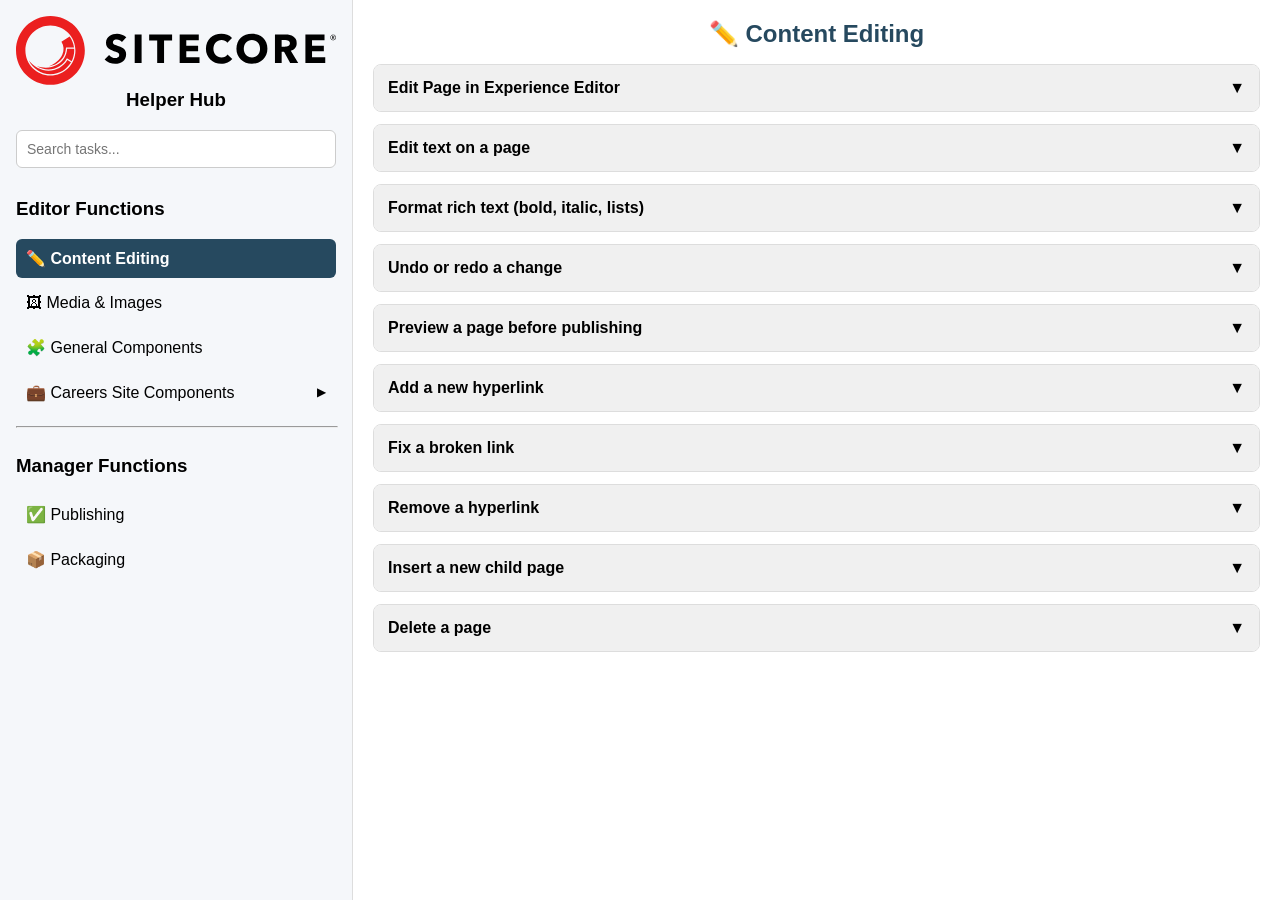
==== index.html @ 696e1003 "Add files via upload" ====
<!DOCTYPE html>
<html lang="en">
    <head>
        <meta charset="UTF-8" />
        <meta name="viewport" content="width=device-width, initial-scale=1.0"/>
        <title>Experience Editor Help Hub</title>
        <link rel="icon" href="unum_favicon.ico" type="image/x-icon" />

        <style>
            body {
                font-family: Arial, sans-serif;
                margin: 0;
                display: flex;
                height: 100vh;
            }

            /* Sidebar */
            .sidebar {
                width: 320px;
                flex: 0 0 320px;
                background: #f5f7fa;
                padding: 16px;
                border-right: 1px solid #ddd;
                display: flex;
                flex-direction: column;
                overflow-y: auto;
                overflow-x: hidden;
            }

            .sidebar svg {
                width: 100%;
                height: auto;
                flex-shrink: 0;
            }

            .search-wrapper {
                position: relative;
                margin-bottom: 12px;
            }

            input {
                padding: 10px;
                padding-right: 32px;
                border-radius: 6px;
                border: 1px solid #ccc;
                font-size: 14px;
                width: 100%;
                box-sizing: border-box;
            }

            .search-clear {
                position: absolute;
                right: 8px;
                top: 50%;
                transform: translateY(-50%);
                background: none;
                border: none;
                cursor: pointer;
                font-size: 32px;
                color: #999;
                line-height: 1;
                padding: 0;
                display: none;
            }

            .search-clear:hover {
                color: #333;
            }

            .tab {
                padding: 10px;
                cursor: pointer;
                border-radius: 6px;
                margin-bottom: 6px;
                overflow-wrap: anywhere;
            }

            .tab.active {
                background: #26495f;
                color: white;
                font-weight: bold;
            }

            .menu-group.open .submenu {
                display: block;
            }

            .menu-group.open .submenu-arrow {
                transform: rotate(90deg);
            }

            .tab.has-submenu {
                display: flex;
                justify-content: space-between;
                align-items: center;
            }

            .submenu-arrow {
                font-size: 12px;
                transition: transform 0.2s ease;
            }

            .submenu {
                display: none;
                margin: -2px 0 8px 14px;
                padding-left: 10px;
                border-left: 2px solid #d6dde5;
            }

            .submenu-heading{
                display: block;
                margin: 7px 0;
            }

            .subtab {
                padding: 7px 10px;
                cursor: pointer;
                border-radius: 5px;
                color: #333;
                font-size: 13px;
                margin-bottom: 3px;
                overflow-wrap: anywhere;
            }

            .subtab:hover {
                background: #e8edf2;
            }

            .subtab.active {
                background: #d9e6ef;
                color: #26495f;
                font-weight: bold;
            }

            /* Content */
            .content {
                flex: 1;
                padding: 20px;
                overflow-y: auto;
            }

            .task {
                border: 1px solid #ddd;
                border-radius: 8px;
                margin-bottom: 12px;
                overflow: hidden;
            }

            .task-header {
                padding: 14px;
                font-weight: bold;
                cursor: pointer;
                background: #f0f0f0;
                display: flex;
                justify-content: space-between;
                align-items: center;
            }

            .task-body {
                display: none;
                padding: 14px;
                background: white;
            }

            .task.open .task-body {
                display: block;
            }

            .category-label {
                font-size: 12px;
                color: #666;
                margin-left: 10px;
            }

            mark {
                background: #ffe58a;
                padding: 0;
            }

            .no-results {
                font-size: 16px;
                color: #777;
            }

            .info-page {
                line-height: 1.5;
            }

            .info-page h2 {
                margin-top: 0;
                color: #26495f;
            }

            .info-page-section {
                border: 1px solid #ddd;
                border-radius: 8px;
                background: #fff;
                padding: 16px;
                margin-bottom: 12px;
            }

            .info-page-section h3 {
                margin-top: 0;
            }

            .content-title {
                margin-top: 0;
                margin-bottom: 16px;
                color: #26495f;
                text-align: center;
            }

            .hamburger{
                display: none;
            }

            @media(max-width: 768px){
                .sidebar {
                    position: absolute;
                    z-index: 999;
                    width: calc(100% - 32px);
                    left: -100%;
                    height: calc(100vh - 132px);
                    transition: .5s left;
                    top: 100px;
                }

                .navigation-background {
                    position: fixed;
                    background: #f5f7fa;
                    z-index: 1;
                    width: 100%;
                    left: 0;
                    top: 0;
                    height: 25vw;
                }

                .hamburger {
                    display: block;
                    position: fixed;
                    top: 10px;
                    right: 10px;
                    color: black;
                    font-size: 2rem;
                    padding: 5px;
                    background-color: #f5f7fa;
                    z-index: 9999;
                }

                .open{
                    left: 0;
                    transition: .5s left;
                }

                #sitecoreLogo{
                    position: fixed;
                    left: 10px;
                    top: 10px;
                    width: 80vw;
                }

                #titleHeadline{
                    position: fixed;
                    width: 100%;
                    top: 15vw;
                    left: 0;
                }

                .content{
                    padding-top: calc(25vw + 12px);
                }

                #closeIcon{
                    font-size: 3rem;
                    line-height: 1;
                }
            }
        </style>
    </head>

    <body>
        <div class="sidebar" id="sidebar">
            <div class="navigation-background">
                <div class="hamburger" id="hamburger"><span id="hamburgerIcon">&#9776;</span><span id="closeIcon" style="display: none;">&times;</span></div>
                <svg id="sitecoreLogo" xmlns="http://www.w3.org/2000/svg" data-name="Layer 2" viewBox="0 0 463.18 99.63"><g data-name="Layer 1"><path d="M46.99 79.13c-10.86-.03-21.05-5.41-28.31-14.66 5.51 11.67 17.4 19.77 31.14 19.77 12.74 0 23.88-6.96 29.83-17.28l-5.3-3.36c-5.9 9.74-16.02 15.52-27.26 15.52h-.1ZM72.3 45.54h11.66c-.74-5.9-2.97-11.34-6.31-15.93l-11.93 7.66c3.63 5.69 4.1 12 1.34 18.3-3.26 7.46-10.96 14-19.58 17.11 3.9-.5 7.66-1.68 11.08-3.58 8.43-4.69 13.29-12.75 13.71-22.7l.04-.86Zm11.94 4.28c0-.84-.04-1.66-.1-2.48H74.01c-.68 10.06-5.96 18.53-14.58 23.33-4.92 2.74-10.52 4.1-16.23 4.1-4.43 0-8.93-.82-13.24-2.45 5.18 3.23 11.01 5 17.04 5.02h.09c10.9 0 20.67-5.76 26.18-15.43l.47-.82 6.78 4.3c2.38-4.68 3.73-9.97 3.73-15.57m1.8 0c0 20-16.22 36.22-36.22 36.22S13.59 69.82 13.59 49.81s16.22-36.22 36.22-36.22 36.22 16.22 36.22 36.22m13.59 0C99.63 22.3 77.32 0 49.81 0S0 22.3 0 49.81s22.3 49.81 49.81 49.81 49.81-22.3 49.81-49.81" style="fill:#eb1f1f" /><path d="M447.64 68.04v-8.49H428.5V51h17.1v-7.97h-17.1v-7.79h18.09v-8.38h-27.68v41.18zm-51.85-26c-.45.66-1.02 1.16-1.72 1.51s-1.48.59-2.34.73-1.7.2-2.51.2h-4.73v-9.6h5.32q1.11 0 2.31.18c.8.12 1.52.34 2.16.67s1.17.8 1.58 1.4.61 1.39.61 2.36c0 1.05-.23 1.9-.67 2.56m12.71 26-10.76-17.62c2.68-.81 4.77-2.17 6.28-4.07s2.27-4.25 2.27-7.04c0-2.36-.45-4.34-1.34-5.93s-2.08-2.87-3.58-3.84c-1.49-.97-3.18-1.66-5.06-2.06-1.88-.41-3.81-.61-5.79-.61h-15.7v41.18h9.71V51.72h3.39l8.94 16.34h11.63Zm-56.12-15.62c-.58 1.57-1.4 2.92-2.44 4.04a11.5 11.5 0 0 1-3.72 2.65q-2.145.96-4.77.96c-2.625 0-3.34-.32-4.77-.96s-2.67-1.52-3.69-2.65c-1.03-1.12-1.83-2.47-2.41-4.04s-.87-3.29-.87-5.15.28-3.45.84-5 1.37-2.88 2.41-3.98c1.05-1.11 2.29-1.98 3.72-2.62s3.03-.96 4.77-.96 3.34.32 4.8.96c1.45.64 2.69 1.51 3.72 2.62 1.03 1.1 1.83 2.43 2.41 3.98s.87 3.22.87 5-.29 3.58-.87 5.15m9.83-14.07c-1.12-2.66-2.68-4.91-4.68-6.78s-4.37-3.29-7.12-4.3-5.74-1.51-8.96-1.51-6.19.5-8.93 1.51c-2.73 1.01-5.1 2.44-7.1 4.3q-3 2.79-4.68 6.78c-1.12 2.66-1.69 5.63-1.69 8.93s.56 6.23 1.69 8.93c1.12 2.7 2.68 5 4.68 6.92s4.36 3.4 7.1 4.45c2.73 1.05 5.71 1.57 8.93 1.57s6.2-.52 8.96-1.57c2.75-1.05 5.13-2.53 7.12-4.45 2-1.92 3.56-4.22 4.68-6.92 1.12-2.69 1.69-5.67 1.69-8.93s-.56-6.27-1.69-8.93m-49.15 23.99-6.92-6.51c-.89 1.24-2.07 2.25-3.55 3.02-1.47.78-3.2 1.16-5.18 1.16q-2.565 0-4.71-.93c-1.43-.62-2.67-1.48-3.69-2.59-1.03-1.11-1.83-2.43-2.41-3.98s-.87-3.26-.87-5.12.29-3.5.87-5.03 1.39-2.86 2.44-3.98a11.4 11.4 0 0 1 3.75-2.65q2.175-.96 4.8-.96 2.385 0 4.65.93t3.66 2.85l6.75-6.75c-1.74-1.98-4.02-3.48-6.83-4.51a24.8 24.8 0 0 0-8.58-1.54c-3.14 0-6.07.5-8.78 1.51s-5.08 2.45-7.1 4.33-3.6 4.16-4.74 6.83-1.72 5.66-1.72 8.96.56 6.17 1.69 8.84c1.12 2.68 2.67 4.97 4.65 6.89s4.31 3.4 7.01 4.45c2.69 1.05 5.63 1.57 8.81 1.57 3.49 0 6.57-.61 9.25-1.83s4.92-2.88 6.75-4.97m-47.46 5.7v-8.49h-19.13V51h17.1v-7.97h-17.1v-7.79h18.09v-8.38h-27.68v41.18h28.73Zm-39.67-32.69v-8.49h-33.21v8.49h11.63v32.69h9.95V35.35zm-44.14-8.49h-10v41.18h10zm-22.1 4.01c-1.82-1.67-3.95-2.93-6.37-3.78s-4.8-1.28-7.12-1.28c-1.94 0-3.86.24-5.76.73s-3.61 1.25-5.12 2.3a12.4 12.4 0 0 0-3.67 4.01c-.93 1.63-1.39 3.59-1.39 5.87q0 2.79.9 4.74c.6 1.3 1.4 2.4 2.38 3.31.99.91 2.11 1.66 3.37 2.24s2.55 1.09 3.87 1.51c1.36.43 2.57.83 3.63 1.19 1.07.37 1.96.78 2.68 1.22.72.45 1.27.94 1.66 1.48s.58 1.2.58 1.98c0 .81-.15 1.51-.46 2.09s-.73 1.05-1.25 1.4-1.13.6-1.83.76-1.42.23-2.15.23c-1.63 0-3.27-.42-4.92-1.25s-2.98-1.87-3.98-3.11l-6.51 6.63c1.82 1.9 4.11 3.37 6.86 4.39 2.75 1.03 5.6 1.54 8.55 1.54 2.01 0 3.97-.27 5.87-.81s3.59-1.38 5.06-2.5 2.65-2.55 3.52-4.27c.87-1.73 1.31-3.77 1.31-6.14 0-2.06-.41-3.77-1.22-5.15s-1.84-2.53-3.08-3.46-2.62-1.68-4.13-2.24-2.97-1.08-4.36-1.54c-.97-.31-1.84-.61-2.62-.9q-1.17-.435-2.01-.96c-.56-.35-.99-.76-1.28-1.22-.29-.47-.44-1.05-.44-1.75 0-.81.18-1.48.55-2.01.37-.52.82-.95 1.37-1.28.54-.33 1.15-.55 1.83-.67s1.35-.17 2.01-.17c1.28 0 2.61.32 3.98.96 1.38.64 2.49 1.5 3.34 2.59l6.34-6.69ZM458.33 30.74v-1.31h.75c.21 0 .42.04.62.12s.3.25.3.5c0 .28-.11.46-.32.55s-.44.14-.68.14h-.66Zm-.82 2.58h.82V31.4h.59l1.07 1.92h1l-1.23-2.01c.32-.07.58-.21.77-.42s.29-.48.29-.82c0-.25-.05-.46-.14-.63-.1-.17-.22-.3-.39-.41-.16-.11-.34-.19-.55-.23-.2-.05-.41-.07-.63-.07h-1.61v4.58Zm-1.58-3.62c.18-.42.42-.78.73-1.09s.67-.56 1.09-.73c.42-.18.86-.27 1.34-.27s.92.09 1.34.27.78.42 1.09.73.55.67.73 1.09.27.87.27 1.34-.09.91-.27 1.32c-.18.42-.42.79-.73 1.1-.31.32-.67.56-1.09.74s-.86.27-1.34.27-.92-.09-1.34-.27-.78-.43-1.09-.74c-.31-.32-.55-.68-.73-1.1q-.27-.63-.27-1.32c0-.69.09-.93.27-1.34m-.59 2.92c.21.49.51.92.88 1.28s.8.65 1.3.86c.49.21 1.02.31 1.58.31s1.09-.1 1.58-.31.93-.49 1.3-.86c.37-.36.66-.79.88-1.28.21-.49.32-1.01.32-1.57s-.11-1.09-.32-1.58c-.21-.5-.51-.93-.88-1.29s-.8-.65-1.3-.87c-.49-.22-1.02-.32-1.58-.32s-1.09.11-1.58.32c-.5.21-.93.5-1.3.87s-.66.79-.88 1.29-.32 1.02-.32 1.58.11 1.09.32 1.57" /></g></svg>
                <h3 id="titleHeadline" style="margin-top: 0; text-align: center;">Helper Hub</h3>
            </div>
            <div class="search-wrapper">
                <input type="text" id="search" placeholder="Search tasks..." />
                <button class="search-clear" id="search-clear" aria-label="Clear search">&times;</button>
            </div>
            <h3>Editor Functions</h3>
            <div class="tab active" data-tab="content">✏️ Content Editing</div>
            <div class="tab" data-tab="media">🖼 Media & Images</div>
            <div class="tab" data-tab="components">🧩 General Components</div>
            <div class="menu-group" data-menu-group="careers">
                <div class="tab has-submenu" data-tab="careers">
                    <span>💼 Careers Site Components</span>
                    <span class="submenu-arrow">▶</span>
                </div>
                <div class="submenu">
                    <span class="submenu-heading"><strong>Job Categories Page</strong></span>
                    <div class="subtab" data-tab="careers" data-component="why-unum">Why Unum Component</div>
                    <div class="subtab" data-tab="careers" data-component="roles">Roles Component</div>
                    <div class="subtab" data-tab="careers" data-component="testimonials">Testimonials Component</div>
                    <div class="subtab" data-tab="careers" data-component="news">News Widget Component</div>
                    <div class="subtab" data-tab="careers" data-component="video">Video Component</div>
                    <div class="subtab" data-tab="careers" data-component="award">Award Callout Component</div>
                    <div class="subtab" data-tab="careers" data-component="job-postings">Job Postings Component</div>
                    <span class="submenu-heading"><strong>Locations Page</strong></span>
                    <div class="subtab" data-tab="careers" data-component="intro">Intro Component</div>
                    <div class="subtab" data-tab="careers" data-component="local-award">Award Callout Component</div>
                    <div class="subtab" data-tab="careers" data-component="local-resources">Local Resources Component</div>
                    <div class="subtab" data-tab="careers" data-component="local-community">Local Community Component</div>
                    <div class="subtab" data-tab="careers" data-component="local-news">News Widget Component</div>
                    <div class="subtab" data-tab="careers" data-component="campus-video">Campus Video Component</div>
                    <div class="subtab" data-tab="careers" data-component="local-job-postings">Job Postings Component</div>
                </div>
            </div>
            <hr style="width: 100%;" />
            <h3>Manager Functions</h3>
            <div class="tab" data-tab="publish">✅ Publishing</div>
            <div class="tab" data-tab="packaging">📦 Packaging</div>
        </div>

        <div class="content" id="content"></div>

        <script>
            const data = [

                /* ── Content Editing ── */
                {
                    tab: "content",
                    title: "Edit Page in Experience Editor",
                    body: `
                        <ol>
                            <li>From the main screen, click on <strong>Content Editor</strong></li>
                            <li>Navigate to the page you want to edit in the content tree on the left</li>
                            <li>Click the <strong>Publish</strong> tab near the top of the page</li>
                            <li>Click <strong>Experience Editor</strong></li>
                        </ol>
                    `
                },
                {
                    tab: "content",
                    title: "Edit text on a page",
                    body: `
                        <ol>
                            <li>Open Experience Editor</li>
                            <li>Click directly on the text field you want to edit</li>
                            <li>Make your updates using the inline toolbar</li>
                            <li>Click <strong>Save</strong> then <strong>Publish</strong></li>
                        </ol>
                    `
                },
                {
                    tab: "content",
                    title: "Format rich text (bold, italic, lists)",
                    body: `
                        <ol>
                            <li>Click the rich text field to enter edit mode</li>
                            <li>Highlight the text you want to format</li>
                            <li>Use the toolbar that appears: <strong>B</strong> (bold), <em>I</em> (italic), U (underline), or the list icons for bullet/numbered lists</li>
                            <li>For additional options (headings, tables, special characters), click the expand icon on the right of the toolbar to open the full rich text editor</li>
                            <li>Save and publish when done</li>
                        </ol>
                    `
                },
                {
                    tab: "content",
                    title: "Undo or redo a change",
                    body: `
                        <ol>
                            <li>While editing a field, press <strong>Ctrl+Z</strong> to undo the last change</li>
                            <li>Press <strong>Ctrl+Y</strong> (or <strong>Ctrl+Shift+Z</strong>) to redo</li>
                            <li>You can also use the undo/redo arrow buttons in the rich text toolbar</li>
                        </ol>
                        <p><strong>Note:</strong> Undo only applies within the current editing session and cannot be used after saving.</p>
                    `
                },
                {
                    tab: "content",
                    title: "Preview a page before publishing",
                    body: `
                        <ol>
                            <li>In the Experience Editor ribbon, click the <strong>View</strong> tab</li>
                            <li>Click <strong>Preview</strong></li>
                            <li>The page will open in a preview mode showing how it will appear to visitors</li>
                            <li>To return to editing, close the preview tab or click <strong>Edit</strong> in the ribbon</li>
                        </ol>
                    `
                },
                {
                    tab: "content",
                    title: "Add a new hyperlink",
                    body: `
                        <ol>
                            <li>Highlight the text you want to link</li>
                            <li>For an <strong>external link</strong>, click the globe icon in the toolbar, paste the URL, and select a target window</li>
                            <li>For an <strong>internal link</strong>, click the link icon and select the target item from the content tree</li>
                            <li>Click <strong>Insert</strong></li>
                            <li>Save and publish</li>
                        </ol>
                    `
                },
                {
                    tab: "content",
                    title: "Fix a broken link",
                    body: `
                        <ol>
                            <li>Click on the broken link text to position your cursor within it</li>
                            <li>Click the link icon in the toolbar</li>
                            <li>Update the URL or reselect the target item from the content tree</li>
                            <li>Click <strong>Insert</strong></li>
                            <li>Save and publish</li>
                        </ol>
                    `
                },
                {
                    tab: "content",
                    title: "Remove a hyperlink",
                    body: `
                        <ol>
                            <li>Click on the linked text to position your cursor within it</li>
                            <li>Click the <strong>Remove Link</strong> icon (broken chain) in the toolbar</li>
                            <li>The text will remain but the hyperlink will be removed</li>
                            <li>Save and publish</li>
                        </ol>
                    `
                },
                {
                    tab: "content",
                    title: "Insert a new child page",
                    body: `
                        <ol>
                            <li>In the Experience Editor ribbon, click the <strong>Home</strong> tab</li>
                            <li>Click <strong>Insert Page</strong> (or the Insert button in the ribbon)</li>
                            <li>Select an appropriate page template from the list</li>
                            <li>Enter a name for the new page</li>
                            <li>Click <strong>Insert</strong></li>
                            <li>The new page will open in Experience Editor ready to be edited</li>
                        </ol>
                    `
                },
                {
                    tab: "content",
                    title: "Delete a page",
                    body: `
                        <ol>
                            <li>Open <strong>Content Editor</strong></li>
                            <li>Navigate to the page item in the content tree</li>
                            <li>Right-click the item and select <strong>Delete</strong></li>
                            <li>Confirm the deletion in the dialog</li>
                            <li>Publish the parent item to reflect the removal on the live site</li>
                        </ol>
                        <p><strong>Warning:</strong> Deletion is permanent unless a backup or recycle bin is configured. Confirm with your team before deleting.</p>
                    `
                },

                /* ── Media & Images ── */
                {
                    tab: "media",
                    title: "Update an image",
                    body: `
                        <ol>
                            <li>Click the image in Experience Editor</li>
                            <li>Select <strong>Change Media</strong> from the component toolbar</li>
                            <li>Upload or choose a replacement image from the Media Library</li>
                            <li>Update the alt text for accessibility</li>
                            <li>Save and publish</li>
                        </ol>
                    `
                },
                {
                    tab: "media",
                    title: "Upload a new image to the Media Library",
                    body: `
                        <ol>
                            <li>Open <strong>Content Editor</strong></li>
                            <li>In the content tree, expand the <strong>Media Library</strong> node</li>
                            <li>Navigate to or create the folder where the image should be stored</li>
                            <li>Click <strong>Upload Files</strong> in the ribbon (or right-click the folder and select Upload)</li>
                            <li>Select the image file(s) from your computer</li>
                            <li>Fill in the <strong>Alt Text</strong> and any other required fields</li>
                            <li>Click <strong>Upload</strong></li>
                        </ol>
                    `
                },
                {
                    tab: "media",
                    title: "Remove an image from a page",
                    body: `
                        <ol>
                            <li>Click the image in Experience Editor to select it</li>
                            <li>In the component toolbar that appears, click <strong>Clear</strong> or the remove (X) button</li>
                            <li>If the image is inside a rich text field, click the image and press <strong>Delete</strong> on your keyboard</li>
                            <li>Save and publish</li>
                        </ol>
                        <p><strong>Note:</strong> This removes the image from the page only. The file remains in the Media Library.</p>
                    `
                },
                {
                    tab: "media",
                    title: "Insert an image into a Rich Text field",
                    body: `
                        <ol>
                            <li>Click the rich text field to enter edit mode</li>
                            <li>Click the expand icon to open the <strong>full rich text editor</strong></li>
                            <li>Position your cursor where you want the image</li>
                            <li>Click the <strong>Insert Image</strong> icon in the editor toolbar</li>
                            <li>Browse the Media Library or upload a new image</li>
                            <li>Set the <strong>alt text</strong> for accessibility</li>
                            <li>Click <strong>Insert</strong>, then accept and save</li>
                        </ol>
                    `
                },
                {
                    tab: "media",
                    title: "Edit image properties (alt text, dimensions)",
                    body: `
                        <ol>
                            <li>Click the image in Experience Editor to select it</li>
                            <li>Click <strong>Properties</strong> or the edit icon in the component toolbar</li>
                            <li>Update the <strong>Alt Text</strong> field for accessibility compliance</li>
                            <li>Adjust <strong>Width</strong> or <strong>Height</strong> if needed (maintain aspect ratio to avoid distortion)</li>
                            <li>Click <strong>Accept</strong></li>
                            <li>Save and publish</li>
                        </ol>
                    `
                },

                /* ── Components ── */
                {
                    tab: "components",
                    title: "Add a new component",
                    body: `
                        <ol>
                            <li>Click HOME in the Experience Editor ribbon</li>
                            <li>Under the New section, click <strong>Component</strong></li>
                            <li>Click <strong>Add Here</strong> where you would like to place the new component</li>
                            <li>Select a component from the list</li>
                            <li>Configure the component fields in the dialog that appears</li>
                            <li>Click <strong>OK</strong> and save changes</li>
                        </ol>
                    `
                },
                {
                    tab: "components",
                    title: "Move or reorder a component",
                    body: `
                        <ol>
                            <li>Click the component to reveal the component toolbar</li>
                            <li>Click the <strong>Move</strong> button to open the move dialog</li>
                            <li>Click <strong>Move here</strong> on the desired placeholder or position</li>
                            <li>Alternatively, use the drag handle (if available) to drag the component to a new position within the same placeholder</li>
                            <li>Save and publish</li>
                        </ol>
                    `
                },
                {
                    tab: "components",
                    title: "Remove a component",
                    body: `
                        <ol>
                            <li>Click on the component to reveal the component toolbar</li>
                            <li>Click on the red <strong>(X)</strong> icon</li>
                            <li>Confirm the removal when prompted</li>
                            <li>Save and publish</li>
                        </ol>
                        <p><strong>Note:</strong> Removing a component from a page does not delete its datasource item. The content item in the tree is unaffected.</p>
                    `
                },
                {
                    tab: "components",
                    title: "Edit a component's datasource",
                    body: `
                        <ol>
                            <li>Click on the component to reveal the component toolbar</li>
                            <li>Click <strong>More</strong> then <strong>Edit Component Properties</strong></li>
                            <li>In the dialog, update the <strong>Data Source</strong> field to point to a different content item, or click <strong>Edit the related item</strong> to open the current datasource for editing</li>
                            <li>Save the datasource item changes</li>
                            <li>Publish the page</li>
                        </ol>
                    `
                },
                {
                    tab: "components",
                    title: "Modify component options",
                    body: `
                        <ol>
                            <li>Click on the component to reveal the component toolbar</li>
                            <li>Click <strong>More</strong> then <strong>Edit Component Properties</strong></li>
                            <li>Update any available options (e.g., layout, style, visibility)</li>
                            <li>Click <strong>OK</strong></li>
                            <li>Save and publish</li>
                        </ol>
                    `
                },

                /* ── Careers Site Tasks ── */
                {
                    tab: "careers",
                    title: "Careers site editing overview",
                    body: `
                        <ol>
                            <li>Open the Careers page you need to edit in Experience Editor</li>
                            <li>Review the page layout and identify which component needs to be updated</li>
                            <li>Use the submenu under <strong>Careers Site Tasks</strong> to select component-specific instructions</li>
                            <li>Make all content, media, link, and accessibility updates</li>
                            <li>Save, preview, and publish the page when ready</li>
                        </ol>
                    `
                },
                {
                    tab: "careers",
                    title: "Careers accessibility checklist",
                    body: `
                        <ol>
                            <li>Confirm every image has meaningful alt text, or empty alt text if decorative</li>
                            <li>Make sure CTA labels are descriptive and do not rely only on text like "Click here"</li>
                            <li>Verify heading levels are logical and do not skip levels unnecessarily</li>
                            <li>Check that links open in the expected target window</li>
                            <li>Preview the page before publishing</li>
                        </ol>
                    `
                },
                {
                    tab: "careers",
                    title: "Careers page pre-publish review",
                    body: `
                        <ol>
                            <li>Confirm all visible content has been reviewed and approved</li>
                            <li>Check that all CTAs point to the correct internal or external destination</li>
                            <li>Confirm images are optimized and have completed accessibility fields</li>
                            <li>Preview the page in Experience Editor</li>
                            <li>Publish the page once the review is complete</li>
                        </ol>
                    `
                },

                /* ── Publishing ── */
                {
                    tab: "publish",
                    title: "Publish an item",
                    body: `
                        <h4>In Experience Editor:</h4>
                        <ol>
                            <li>Click <strong>Home</strong> in the command ribbon near the top left</li>
                            <li>Click <strong>Publish</strong></li>
                            <li>Click the <strong>Publish</strong> button at the bottom of the dialog</li>
                            <li>Click <strong>Close</strong></li>
                        </ol>
                        <h4>In Content Editor:</h4>
                        <ol>
                            <li>Navigate to the item in the content tree</li>
                            <li>Right-click on the item</li>
                            <li>Click <strong>Publish</strong></li>
                            <li>Click the <strong>Publish</strong> button at the bottom of the dialog</li>
                            <li>Click <strong>Close</strong></li>
                        </ol>
                    `
                },
                {
                    tab: "publish",
                    title: "Unpublish or restrict an item",
                    body: `
                        <ol>
                            <li>Open <strong>Content Editor</strong> and navigate to the item</li>
                            <li>Click the <strong>Publish</strong> tab in the ribbon</li>
                            <li>Click <strong>Publishing Restrictions</strong></li>
                            <li>Select <strong>Never publish</strong> to prevent the item from going live, or set a specific <strong>Unpublish Date</strong></li>
                            <li>Click <strong>Save</strong></li>
                            <li>Republish the parent page to reflect the change on the live site</li>
                        </ol>
                    `
                },

                /* ── Packaging ── */
                {
                    tab: "packaging",
                    title: "Create a new package",
                    body: `
                        <ol>
                            <li>Navigate to <strong>Sitecore Start Menu &gt; Control Panel &gt; Development Tools &gt; Package Designer</strong></li>
                            <li>Click <strong>New Package</strong></li>
                            <li>Enter a <strong>Package Name</strong>, author, publisher, and version</li>
                            <li>Under the <strong>Items</strong> section, click <strong>Add</strong> and browse the content tree to select the items to include</li>
                            <li>Add any required <strong>Files</strong> in the Files section if applicable</li>
                            <li>Click <strong>Generate Package</strong></li>
                            <li>Save the package to the default package folder when prompted</li>
                        </ol>
                    `
                },
                {
                    tab: "packaging",
                    title: "Export and download a package",
                    body: `
                        <ol>
                            <li>Navigate to <strong>Control Panel &gt; Development Tools &gt; Package Designer</strong></li>
                            <li>Open an existing package or create a new one</li>
                            <li>Click <strong>Generate Package</strong></li>
                            <li>When the generation completes, click <strong>Download</strong> to save the <code>.zip</code> package file to your computer</li>
                        </ol>
                    `
                },
                {
                    tab: "packaging",
                    title: "Install a package",
                    body: `
                        <ol>
                            <li>Navigate to <strong>Control Panel &gt; Development Tools &gt; Installation Wizard</strong></li>
                            <li>Click <strong>Upload Package</strong> and select the <code>.zip</code> package file from your computer</li>
                            <li>Click <strong>Next</strong> and review the package details and contents</li>
                            <li>Click <strong>Install</strong></li>
                            <li>Handle any overwrite prompts (choose <strong>Overwrite</strong> or <strong>Skip</strong> as appropriate)</li>
                            <li>Click <strong>Finish</strong> when the installation is complete</li>
                        </ol>
                        <p><strong>Note:</strong> Always install packages in a lower environment first to verify there are no conflicts.</p>
                    `
                },
                {
                    tab: "packaging",
                    title: "View installed packages",
                    body: `
                        <ol>
                            <li>Navigate to <strong>Control Panel &gt; Development Tools &gt; Package Designer</strong></li>
                            <li>Click <strong>Open</strong> to browse the <code>/packages</code> folder on the server where installed package files are stored</li>
                            <li>Previously generated or installed packages will be listed here as <code>.zip</code> files</li>
                        </ol>
                        <p><strong>Tip:</strong> Sitecore does not maintain a formal install history by default. Consider keeping a record of installed packages and their versions.</p>
                    `
                }
            ];

            const submenuData = [
                {
                    parentTab: "careers",
                    component: "why-unum",
                    title: "Edit Background Color",
                    body: `
                        <ol>
                            <li>Click on the <strong>Why Unum Component</strong> box in Experience Editor</li>
                            <li>Click <strong>More</strong> then click <strong>Edit Component Properties</strong></li>
                            <li>Select a color from the dropdown under <strong>Component Background Color</strong></li>
                            <li>Click <strong>OK</strong></li>
                            <li>Save and publish</li>
                        </ol>
                    `
                },
                {
                    parentTab: "careers",
                    component: "why-unum",
                    title: "Update Text",
                    body: `
                        <ol>
                            <li>Click directly on the text field you want to edit in the <strong>Why Unum</strong> component</li>
                            <li>Make your updates using the inline editor</li>
                            <li>Click <strong>Save</strong> then <strong>Publish</strong></li>
                        </ol>
                    `
                },
                {
                    parentTab: "careers",
                    component: "roles",
                    title: "Update Roles Component background color",
                    body: `
                        <ol>
                            <li>Click on the <strong>Roles Component</strong> box in Experience Editor</li>
                            <li>Click <strong>More</strong> then click <strong>Edit Component Properties</strong></li>
                            <li>Select a color from the dropdown under <strong>Component Background Color</strong></li>
                            <li>Click <strong>OK</strong></li>
                            <li>Save and publish</li>
                        </ol>
                    `
                },
                {
                    parentTab: "careers",
                    component: "roles",
                    title: "Add a new card to the Roles card deck",
                    body: `
                        <ol>
                            <li>Click on <strong>Configure Card Deck</strong> to open the dialogue</li>
                            <li>Click the plus icon on the left side of the dialogue</li>
                            <li>Select <strong>Card</strong>, type in a name for the role then click <strong>OK</strong></li>
                            <li>Modify the headline and description text as needed</li>
                            <li>Save and publish</li>
                        </ol>
                    `
                },
                {
                    parentTab: "careers",
                    component: "roles",
                    title: "Edit an existing card in the Roles card deck",
                    body: `
                        <ol>
                            <li>Click on the card you wish to edit</li>
                            <li>Use the inline editor to make your changes</li>
                            <li>Save and publish</li>
                        </ol>
                    `
                },
                {
                    parentTab: "careers",
                    component: "roles",
                    title: "Sort cards in the Roles card deck",
                    body: `
                        <ol>
                            <li>Click on <strong>Configure Card Deck</strong> to open the dialogue</li>
                            <li>Click the <strong>Sort the content</strong> button</li>
                            <li>Drag and drop the cards into the desired order</li>
                            <li>Click <strong>OK</strong> to save the new order</li>
                            <li>Save and publish</li>
                        </ol>
                    `
                },
                {
                    parentTab: "careers",
                    component: "testimonials",
                    title: "Change Testimonials Component Background Color",
                    body: `
                        <ol>
                            <li>Click on the <strong>Testimonials Component</strong> box in Experience Editor</li>
                            <li>Click <strong>More</strong> then click <strong>Edit Component Properties</strong></li>
                            <li>Select a color from the dropdown under <strong>Component Background Color</strong></li>
                            <li>Click <strong>OK</strong></li>
                            <li>Save and publish</li>
                        </ol>
                    `
                },
                {
                    parentTab: "careers",
                    component: "testimonials",
                    title: "Add new Testimonial",
                    body: `
                        <ol>
                            <li>Click on the <strong>Configure Slider</strong> box in Experience Editor</li>
                            <li>Click the plus icon on the left side of the dialogue box</li>
                            <li>Make sure <strong>Testimonial Slide</strong> is selected</li>
                            <li>Type in a name for the testimonial slide and click <strong>OK</strong></li>
                            <li>Save and publish</li>
                        </ol>
                    `
                },
                {
                    parentTab: "careers",
                    component: "testimonials",
                    title: "Edit Testimonial text",
                    body: `
                        <ol>
                            <li>Use the slider arrows to navigate to the testimonial you want to edit</li>
                            <li>Click on the text you want to change</li>
                            <li>Make your changes in the text editor that appears</li>
                            <li>Save and publish</li>
                        </ol>
                    `
                },
                {
                    parentTab: "careers",
                    component: "testimonials",
                    title: "Edit Testimonial picture",
                    body: `
                        <ol>
                            <li>Use the slider arrows to navigate to the testimonial you want to edit</li>
                            <li>Click on the picture you want to change</li>
                            <li>Use the buttons to change, edit or remove the picture</li>
                            <li>Save and publish</li>
                        </ol>
                    `
                },
                {
                    parentTab: "careers",
                    component: "testimonials",
                    title: "Sort testimonials in the slider",
                    body: `
                        <ol>
                            <li>Click on <strong>Configure Slider</strong> to open the dialogue</li>
                            <li>Click the <strong>Sort the content</strong> button</li>
                            <li>Drag and drop the testimonials into the desired order</li>
                            <li>Click <strong>OK</strong> to save the new order</li>
                            <li>Save and publish</li>
                        </ol>
                    `
                },
                {
                    parentTab: "careers",
                    component: "testimonials",
                    title: "Delete testimonial",
                    body: `
                        <ol>
                            <li>Click on <strong>Edit Testimonial</strong> to open the dialogue</li>
                            <li>Click the <strong>Delete (X)</strong> button</li>
                            <li>Click <strong>OK</strong> to confirm the deletion</li>
                            <li>Save and publish</li>
                        </ol>
                    `
                },
                {
                    parentTab: "careers",
                    component: "news",
                    title: "Change the News Widget Component background color",
                    body: `
                        <ol>
                            <li>Click on the <strong>News Widget Component</strong> box in Experience Editor</li>
                            <li>Click <strong>More</strong> then click <strong>Edit Component Properties</strong></li>
                            <li>Select a color from the dropdown under <strong>Component Background Color</strong></li>
                            <li>Click <strong>OK</strong></li>
                            <li>Save and publish</li>
                        </ol>
                    `
                },
                {
                    parentTab: "careers",
                    component: "news",
                    title: "Change which widget is displayed",
                    body: `
                        <ol>
                            <li>Click on the <strong>News Widget Component</strong> box in Experience Editor</li>
                            <li>Click <strong>More</strong> then click <strong>Edit Component Properties</strong></li>
                            <li>Enter ID in the text box labeled <strong>EmbedSocial Widget ID</strong></li>
                            <li>Click <strong>OK</strong></li>
                            <li>Save and publish</li>
                        </ol>
                        <p><strong>Note:</strong> The widget ID is provided by the EmbedSocial platform. Contact your administrator if you need assistance.</p>
                    `
                },
                {
                    parentTab: "careers",
                    component: "news",
                    title: "Remove News Widget Component",
                    body: `
                        <ol>
                            <li>Click on the <strong>News Widget Component</strong> box in Experience Editor</li>
                            <li>Click <strong>More</strong> then click <strong>Edit Component Properties</strong></li>
                            <li>Delete the ID in the text box labeled <strong>EmbedSocial Widget ID</strong></li>
                            <li>Click <strong>OK</strong></li>
                            <li>Save and publish</li>
                        </ol>
                    `
                },
                {
                    parentTab: "careers",
                    component: "video",
                    title: "Add a video",
                    body: `
                        <ol>
                            <li>Click the blue dashed box in Experience Editor under the Video Component</li>
                            <li>Click <strong>Add here</strong></li>
                            <li>Click <strong>Careers Video</strong> then click <strong>Select</strong></li>
                            <li>Choose a video from the _Content folder or click <strong>Create New Content</strong> to add a new video to the Media Library</li>
                            <li>Configure the video settings as needed</li>
                            <li>Save and publish</li>
                        </ol>
                    `
                },
                {
                    parentTab: "careers",
                    component: "video",
                    title: "Remove video",
                    body: `
                        <ol>
                            <li>Click on the video</li>
                            <li>Click the <strong>Remove (X)</strong> button</li>
                            <li>Save and publish</li>
                        </ol>
                    `
                },
                {
                    parentTab: "careers",
                    component: "award",
                    title: "Customize Award Callout Component parameters",
                    body: `
                        <ol>
                            <li>Click on the <strong>Award Callout Component</strong> box in Experience Editor</li>
                            <li>Click <strong>More</strong> then click <strong>Edit Component Properties</strong></li>
                            <li>Choose your background color from the <strong>Component Background Color</strong> dropdown</li>
                            <li>Choose your <strong>Media Position</strong> (left or right) from the dropdown</li>
                            <li>Choose the type of <strong>Type of Award Component</strong> (Awards Slider or Single Award) from the dropdown</li>
                            <li>Click <strong>OK</strong></li>
                            <li>Save and publish</li>
                        </ol>
                        <p><strong>Note:</strong> The Awards Slider component allows for multiple awards to be displayed in a carousel format, while the Single Award component displays one award at a time. The Media Position dropdown only affects the Single Award component type.</p>
                    `
                },
                {
                    parentTab: "careers",
                    component: "award",
                    title: "Add a single award callout",
                    body: `
                        <ol>
                            <li>Select <strong>Single Award</strong> from the "Type of Award Component" dropdown in the component parameters</li>
                            <li>Click the image and follow standard procedures for adding an image</li>
                            <li>Click the text fields and enter your content</li>
                            <li>Save and publish</li>
                        </ol>
                    `
                },
                {
                    parentTab: "careers",
                    component: "award",
                    title: "Add an awards slider",
                    body: `
                        <ol>
                            <li>Select <strong>Awards Slider</strong> from the "Type of Award Component" dropdown in the component parameters</li>
                            <li>Click the blue dashed placeholder box and click <strong>Add here</strong></li>
                            <li>Select Awards Slider then click <strong>Select</strong></li>
                            <li>Either select an Awards Slider in the "_Content" folder or create a new one by clicking <strong>Create New Content</strong>, entering a name then click <strong>OK</strong></li>
                            <li>Click <strong>Save</strong></li>
                            <li>Click the placeholder image and follow standard procedures for adding an image</li>
                            <li>Click the text fields and enter the name of the award and a link to the award's website</li>
                            <li>To add a new award, click anywhere outside of an award in the slider, then click the <strong>Insert a new item (+)</strong> button, name your award and click <strong>OK</strong></li>
                            <li>Repeat previous steps to edit the image, name and link for each award you want to add to the slider</li>
                            <li>Save and publish</li>
                        </ol>
                    `
                },
                {
                    parentTab: "careers",
                    component: "award",
                    title: "Edit awards slider parameters",
                    body: `
                        <ol>
                            <li>Click anywhere in the awards slider to bring up the dialogue, click <strong>More</strong> then click <strong>Edit component properties</strong></li>
                            <li><strong>Slides To Show</strong> refers to how many slides are visible at once in the carousel - Enter a number between 1 and 5</li>
                            <li><strong>Slides To Scroll</strong> refers to how many slides will move when the user clicks the arrow buttons - Enter a number between 1 and 5</li>
                            <li><strong>Infinite</strong> refers to whether the carousel will loop back to the beginning when the user reaches the end - Check or uncheck the box</li> 
                            <li><strong>Dots</strong> refers to whether the carousel will display navigation dots below the slides - Check or uncheck the box</li>
                            <li><strong>Autoplay</strong> refers to whether the carousel will automatically advance through the slides - Check or uncheck the box</li>
                            <li><strong>Slider Width</strong> refers to the width of the carousel - Select from the dropdown</li>
                            <li>Click <strong>OK</strong></li>
                            <li>Save and publish</li>
                        </ol>
                    `
                },
                {
                    parentTab: "careers",
                    component: "job-postings",
                    title: "Edit job postings component",
                    body: `
                        <ol>
                            <li>Click <strong>Job Postings Component</strong> to bring up the dialogue, click <strong>More</strong> then click <strong>Edit component properties</strong></li>
                            <li><strong>Filter</strong> refers to the keyword used to filter job postings - Enter a keyword or leave blank for all postings</li>
                            <li><strong>Limit</strong> refers to the maximum number of job postings to display - Enter a number between 1-10 (3 recommended) or leave blank for default of 10</li>
                            <li><strong>See All Careers Link</strong> refers to the URL for the "See All" button - Select a page from the dropdown</li>
                            <li>Click <strong>OK</strong></li>
                            <li>Save and publish</li>                          
                        </ol>
                        <p><strong>Note:</strong> The job postings component is connected to the external job board and will automatically update with new postings. The filter option allows you to display only certain types of jobs based on keywords. Use "," for the AND operator and "|" for the OR operator</p>
                    `
                },
                {
                    parentTab: "careers",
                    component: "intro",
                    title: "Edit Background Color",
                    body: `
                        <ol>
                            <li>Click on the <strong>Intro Component</strong> box in Experience Editor</li>
                            <li>Click <strong>More</strong> then click <strong>Edit Component Properties</strong></li>
                            <li>Select a color from the dropdown under <strong>Component Background Color</strong></li>
                            <li>Click <strong>OK</strong></li>
                            <li>Save and publish</li>
                        </ol>
                    `
                },
                {
                    parentTab: "careers",
                    component: "intro",
                    title: "Update Text",
                    body: `
                        <ol>
                            <li>Click directly on the text field you want to edit in the <strong>Intro</strong> component</li>
                            <li>Make your updates using the inline editor</li>
                            <li>Click <strong>Save</strong> then <strong>Publish</strong></li>
                        </ol>
                        <p><strong>Note:</strong> You can edit the pictures and the text in the Intro component sub-sections as well. This is done as you would any other image or text field.</p>
                    `
                },
                {
                    parentTab: "careers",
                    component: "local-award",
                    title: "Customize Award Callout Component parameters",
                    body: `
                        <ol>
                            <li>Click on the <strong>Award Callout Component</strong> box in Experience Editor</li>
                            <li>Click <strong>More</strong> then click <strong>Edit Component Properties</strong></li>
                            <li>Choose your background color from the <strong>Component Background Color</strong> dropdown</li>
                            <li>Choose your <strong>Media Position</strong> (left or right) from the dropdown</li>
                            <li>Choose the type of <strong>Type of Award Component</strong> (Awards Slider or Single Award) from the dropdown</li>
                            <li>Click <strong>OK</strong></li>
                            <li>Save and publish</li>
                        </ol>
                        <p><strong>Note:</strong> The Awards Slider component allows for multiple awards to be displayed in a carousel format, while the Single Award component displays one award at a time. The Media Position dropdown only affects the Single Award component type.</p>
                    `
                },
                {
                    parentTab: "careers",
                    component: "local-award",
                    title: "Add a single award callout",
                    body: `
                        <ol>
                            <li>Select <strong>Single Award</strong> from the "Type of Award Component" dropdown in the component parameters</li>
                            <li>Click the image and follow standard procedures for adding an image</li>
                            <li>Click the text fields and enter your content</li>
                            <li>Save and publish</li>
                        </ol>
                    `
                },
                {
                    parentTab: "careers",
                    component: "local-award",
                    title: "Add an awards slider",
                    body: `
                        <ol>
                            <li>Select <strong>Awards Slider</strong> from the "Type of Award Component" dropdown in the component parameters</li>
                            <li>Click the blue dashed placeholder box and click <strong>Add here</strong></li>
                            <li>Select Awards Slider then click <strong>Select</strong></li>
                            <li>Either select an Awards Slider in the "_Content" folder or create a new one by clicking <strong>Create New Content</strong>, entering a name then click <strong>OK</strong></li>
                            <li>Click <strong>Save</strong></li>
                            <li>Click the placeholder image and follow standard procedures for adding an image</li>
                            <li>Click the text fields and enter the name of the award and a link to the award's website</li>
                            <li>To add a new award, click anywhere outside of an award in the slider, then click the <strong>Insert a new item (+)</strong> button, name your award and click <strong>OK</strong></li>
                            <li>Repeat previous steps to edit the image, name and link for each award you want to add to the slider</li>
                            <li>Save and publish</li>
                        </ol>
                    `
                },
                {
                    parentTab: "careers",
                    component: "local-award",
                    title: "Edit awards slider parameters",
                    body: `
                        <ol>
                            <li>Click anywhere in the awards slider to bring up the dialogue, click <strong>More</strong> then click <strong>Edit component properties</strong></li>
                            <li><strong>Slides To Show</strong> refers to how many slides are visible at once in the carousel - Enter a number between 1 and 5</li>
                            <li><strong>Slides To Scroll</strong> refers to how many slides will move when the user clicks the arrow buttons - Enter a number between 1 and 5</li>
                            <li><strong>Infinite</strong> refers to whether the carousel will loop back to the beginning when the user reaches the end - Check or uncheck the box</li> 
                            <li><strong>Dots</strong> refers to whether the carousel will display navigation dots below the slides - Check or uncheck the box</li>
                            <li><strong>Autoplay</strong> refers to whether the carousel will automatically advance through the slides - Check or uncheck the box</li>
                            <li><strong>Slider Width</strong> refers to the width of the carousel - Select from the dropdown</li>
                            <li>Click <strong>OK</strong></li>
                            <li>Save and publish</li>
                        </ol>
                    `
                },
                {
                    parentTab: "careers",
                    component: "local-resources",
                    title: "Edit background color",
                    body: `
                        <ol>
                            <li>Click on the <strong>Local Resources Component</strong> box in Experience Editor</li>
                            <li>Click <strong>More</strong> then click <strong>Edit Component Properties</strong></li>
                            <li>Select a color from the dropdown under <strong>Component Background Color</strong></li>
                            <li>Click <strong>OK</strong></li>
                            <li>Save and publish</li>
                        </ol>
                    `
                },
                {
                    parentTab: "careers",
                    component: "local-resources",
                    title: "Edit Local Resources icons and links",
                    body: `
                        <ol>
                            <li>Click on the <strong>icon image</strong> and change, edit or remove as you would any other image</li>
                            <li>Edit link text by clicking on the text and using the inline editor to make changes</li>
                            <li>You can modify the <strong>URL</strong> by either click on the image or on the text, then clicking the "Edit Link" or "Remove Link" icon</li>
                            <li>From there, you select the link type, add URL and ensure the "Target Window" is set</li>
                            <li>Click <strong>OK</strong></li>
                            <li>Save and publish</li>
                        </ol>
                    `
                },
                {
                    parentTab: "careers",
                    component: "local-community",
                    title: "Edit background color",
                    body: `
                        <ol>
                            <li>Click on the <strong>Local Community Component</strong> box in Experience Editor</li>
                            <li>Click <strong>More</strong> then click <strong>Edit Component Properties</strong></li>
                            <li>Select a color from the dropdown under <strong>Component Background Color</strong></li>
                            <li>Click <strong>OK</strong></li>
                            <li>Save and publish</li>
                        </ol>
                    `
                },
                {
                    parentTab: "careers",
                    component: "local-community",
                    title: "Edit images and text",
                    body: `
                        <ol>
                            <li>Click on the image and make your desired changes as you normally would</li>
                            <li>Click text and use the inline editor to make changes</li>                            
                            <li>Save and publish</li>
                        </ol>
                    `
                },
                {
                    parentTab: "careers",
                    component: "local-news",
                    title: "Edit background color",
                    body: `
                        <ol>
                            <li>Click on the <strong>News Widget Component</strong> box in Experience Editor</li>
                            <li>Click <strong>More</strong> then click <strong>Edit Component Properties</strong></li>
                            <li>Select a color from the dropdown under <strong>Component Background Color</strong></li>
                            <li>Click <strong>OK</strong></li>
                            <li>Save and publish</li>
                        </ol>
                    `
                },
                {
                    parentTab: "careers",
                    component: "local-news",
                    title: "Modify which widget is displayed",
                    body: `
                        <ol>
                            <li>Click on the <strong>News Widget Component</strong> box in Experience Editor</li>
                            <li>Click <strong>More</strong> then click <strong>Edit Component Properties</strong></li>
                            <li>Enter ID in the text box labeled <strong>EmbedSocial Widget ID</strong></li>
                            <li>Click <strong>OK</strong></li>
                            <li>Save and publish</li>
                        </ol>
                        <p><strong>Note:</strong> The widget ID is provided by the EmbedSocial platform. Contact your administrator if you need assistance.</p>
                    `
                },
                {
                    parentTab: "careers",
                    component: "local-news",
                    title: "Remove social widget",
                    body: `
                        <ol>
                            <li>Click on the <strong>News Widget Component</strong> box in Experience Editor</li>
                            <li>Click <strong>More</strong> then click <strong>Edit Component Properties</strong></li>
                            <li>Delete the ID in the text box labeled <strong>EmbedSocial Widget ID</strong></li>
                            <li>Click <strong>OK</strong></li>
                            <li>Save and publish</li>
                        </ol>
                    `
                },
                {
                    parentTab: "careers",
                    component: "campus-video",
                    title: "Edit background color",
                    body: `
                        <ol>
                            <li>Click on the <strong>Campus Video Component</strong> box in Experience Editor</li>
                            <li>Click <strong>More</strong> then click <strong>Edit Component Properties</strong></li>
                            <li>Select a color from the dropdown under <strong>Component Background Color</strong></li>
                            <li>Click <strong>OK</strong></li>
                            <li>Save and publish</li>
                        </ol>
                    `
                },
                {
                    parentTab: "careers",
                    component: "campus-video",
                    title: "Add a video",
                    body: `
                        <ol>
                            <li>Click the blue dashed box in Experience Editor under the Video Component</li>
                            <li>Click <strong>Add here</strong></li>
                            <li>Click <strong>Careers Video</strong> then click <strong>Select</strong></li>
                            <li>Choose a video from the _Content folder or click <strong>Create New Content</strong> to add a new video to the Media Library</li>
                            <li>Configure the video settings as needed</li>
                            <li>Save and publish</li>
                        </ol>
                    `
                },
                {
                    parentTab: "careers",
                    component: "campus-video",
                    title: "Remove video",
                    body: `
                        <ol>
                            <li>Click on the video</li>
                            <li>Click the <strong>Remove (X)</strong> button</li>
                            <li>Save and publish</li>
                        </ol>
                    `
                },
                {
                    parentTab: "careers",
                    component: "local-job-postings",
                    title: "Edit job postings component",
                    body: `
                        <ol>
                            <li>Click <strong>Job Postings Component</strong> to bring up the dialogue, click <strong>More</strong> then click <strong>Edit component properties</strong></li>
                            <li><strong>Filter</strong> refers to the keyword used to filter job postings - Enter a keyword or leave blank for all postings</li>
                            <li><strong>Limit</strong> refers to the maximum number of job postings to display - Enter a number between 1-10 (3 recommended) or leave blank for default of 10</li>
                            <li><strong>See All Careers Link</strong> refers to the URL for the "See All" button - Select a page from the dropdown</li>
                            <li>Click <strong>OK</strong></li>
                            <li>Save and publish</li>                          
                        </ol>
                        <p><strong>Note:</strong> The job postings component is connected to the external job board and will automatically update with new postings. The filter option allows you to display only certain types of jobs based on keywords. Use "," for the AND operator and "|" for the OR operator</p>
                    `
                }

            ];

            const contentEl = document.getElementById("content");
            const searchInput = document.getElementById("search");
            const searchClear = document.getElementById("search-clear");
            const hamburgerEl = document.getElementById("hamburger");
            const sidebarEl = document.getElementById("sidebar");
            const hamburgerIcon = document.getElementById("hamburgerIcon");
            const closeIcon = document.getElementById("closeIcon");

            let currentTab = "content";
            let currentComponent = "";
            let currentTitle = "✏️ Content Editing";

            const infoPages = {
                careers: {
                    title: "Careers Site Components",
                    body: `
                        <div class="info-page-section">
                            <h3>Choose a component from the left menu</h3>
                            <p>Use the expanded submenu to select component-specific instructions for the Careers site.</p>
                        </div>
                        <div class="info-page-section">
                            <h3>Job Categories Page</h3>
                            <p>Includes instructions for components such as Why Unum, Roles, Testimonials, News Widget, Video, Award Callout, and Job Postings.</p>
                            <p>Job categories include: <strong>Audit</strong>, <strong>Claims</strong>, <strong>Customer Service</strong>, <strong>Finance</strong>, <strong>IT</strong>, <strong>Medical/Vocational</strong>, and <strong>Sales</strong>.</p>
                        </div>
                        <div class="info-page-section">
                            <h3>Locations Page</h3>
                            <p>Includes instructions for components such as Intro, Local Awards, Local Resources, Local Community, Local News, Campus Video and Local Job Postings.</p>
                            <p>Locations include: <strong>Atlanta</strong>, <strong>Baton Rouge</strong>, <strong>Chattanooga</strong>, <strong>Columbia</strong> and <strong>Portland</strong>.</p>
                        </div>
                    `
                }
            };

            /* Highlight helper */
            function highlight(text, search) {
                if (!search) return text;
                const regex = new RegExp(`(${search})`, "gi");
                return text.replace(regex, "<mark>$1</mark>");
            }

            function renderInfoPage(tab) {
                const infoPage = infoPages[tab];

                contentEl.innerHTML = `
                    <h2 class="content-title">${currentTitle}</h2>
                    <div class="info-page">
                        ${infoPage.body}
                    </div>
                `;
            }

            function render() {
                const search = searchInput.value.toLowerCase().trim();
                contentEl.innerHTML = "";

                const activeData = currentComponent ? submenuData : data;
                let items = activeData;

                if (search) {
                    items = [...data, ...submenuData].filter(item =>
                        item.title.toLowerCase().includes(search) ||
                        item.body.toLowerCase().includes(search)
                    );
                } else if (currentComponent) {
                    items = submenuData.filter(item => item.parentTab === currentTab && item.component === currentComponent);
                } else if (infoPages[currentTab]) {
                    renderInfoPage(currentTab);
                    return;
                } else {
                    items = data.filter(item => item.tab === currentTab);
                }

                if (items.length === 0) {
                    contentEl.innerHTML = `
                        <h2 class="content-title">${search ? "Search Results" : currentTitle}</h2>
                        <div class="no-results">No results found. Try another search.</div>
                    `;
                    return;
                }

                contentEl.insertAdjacentHTML("beforeend", `<h2 class="content-title">${search ? "Search Results" : currentTitle}</h2>`);

                items.forEach((item, index) => {
                    const el = document.createElement("div");
                    el.className = "task";

                    const title = highlight(item.title, search);
                    const body = highlight(item.body, search);

                    el.innerHTML = `
                        <div class="task-header" role="button" aria-expanded="false" tabindex="0">
                            <span>
                                ${title}
                                ${search ? `<span class="category-label">(${item.tab})</span>` : ""}
                            </span>
                            <span>▼</span>
                        </div>
                        <div class="task-body">${body}</div>
                    `;

                    const header = el.querySelector(".task-header");

                    function toggle() {
                        const isOpen = el.classList.toggle("open");
                        header.setAttribute("aria-expanded", isOpen);
                    }

                    header.addEventListener("click", toggle);
                    header.addEventListener("keypress", e => {
                        if (e.key === "Enter" || e.key === " ") toggle();
                    });

                    if (search) {
                        el.classList.add("open");
                        header.setAttribute("aria-expanded", "true");
                    }

                    contentEl.appendChild(el);
                });
            }

            /* Tab click */
            document.querySelectorAll(".tab").forEach(tab => {
                tab.addEventListener("click", () => {
                    document.querySelectorAll(".tab").forEach(t => t.classList.remove("active"));
                    document.querySelectorAll(".subtab").forEach(t => t.classList.remove("active"));
                    tab.classList.add("active");
                    currentTab = tab.dataset.tab;
                    currentComponent = "";
                    currentTitle = tab.textContent.trim().replace("▶", "").trim();

                    const menuGroup = tab.closest(".menu-group");

                    if (menuGroup) {
                        menuGroup.classList.toggle("open");
                    } else{
                        hamburgerEl.click();
                    }
                    
                    render();
                });
            });

            /* Submenu click */
            document.querySelectorAll(".subtab").forEach(subtab => {
                subtab.addEventListener("click", () => {
                    document.querySelectorAll(".tab").forEach(t => t.classList.remove("active"));
                    document.querySelectorAll(".subtab").forEach(t => t.classList.remove("active"));
                    subtab.classList.add("active");

                    const menuGroup = subtab.closest(".menu-group");
                    const parentTab = menuGroup.querySelector(".tab");

                    menuGroup.classList.add("open");
                    parentTab.classList.add("active");
                    currentTab = subtab.dataset.tab;
                    currentComponent = subtab.dataset.component;
                    currentTitle = subtab.textContent.trim();
                    searchInput.value = "";
                    searchClear.style.display = "none";
                    hamburgerEl.click();
                    render();
                });
            });

            /* Search */
            searchInput.addEventListener("input", () => {
                searchClear.style.display = searchInput.value ? "block" : "none";
                render();
            });

            searchClear.addEventListener("click", () => {
                searchInput.value = "";
                searchClear.style.display = "none";
                searchInput.focus();
                render();
            });

            hamburgerEl.addEventListener("click", () => {
                sidebarEl.classList.toggle("open");
                hamburgerIcon.style.display = sidebarEl.classList.contains("open") ? "none" : "block";
                closeIcon.style.display = sidebarEl.classList.contains("open") ? "block" : "none";
            });



            render();
        </script>

    </body>
</html>
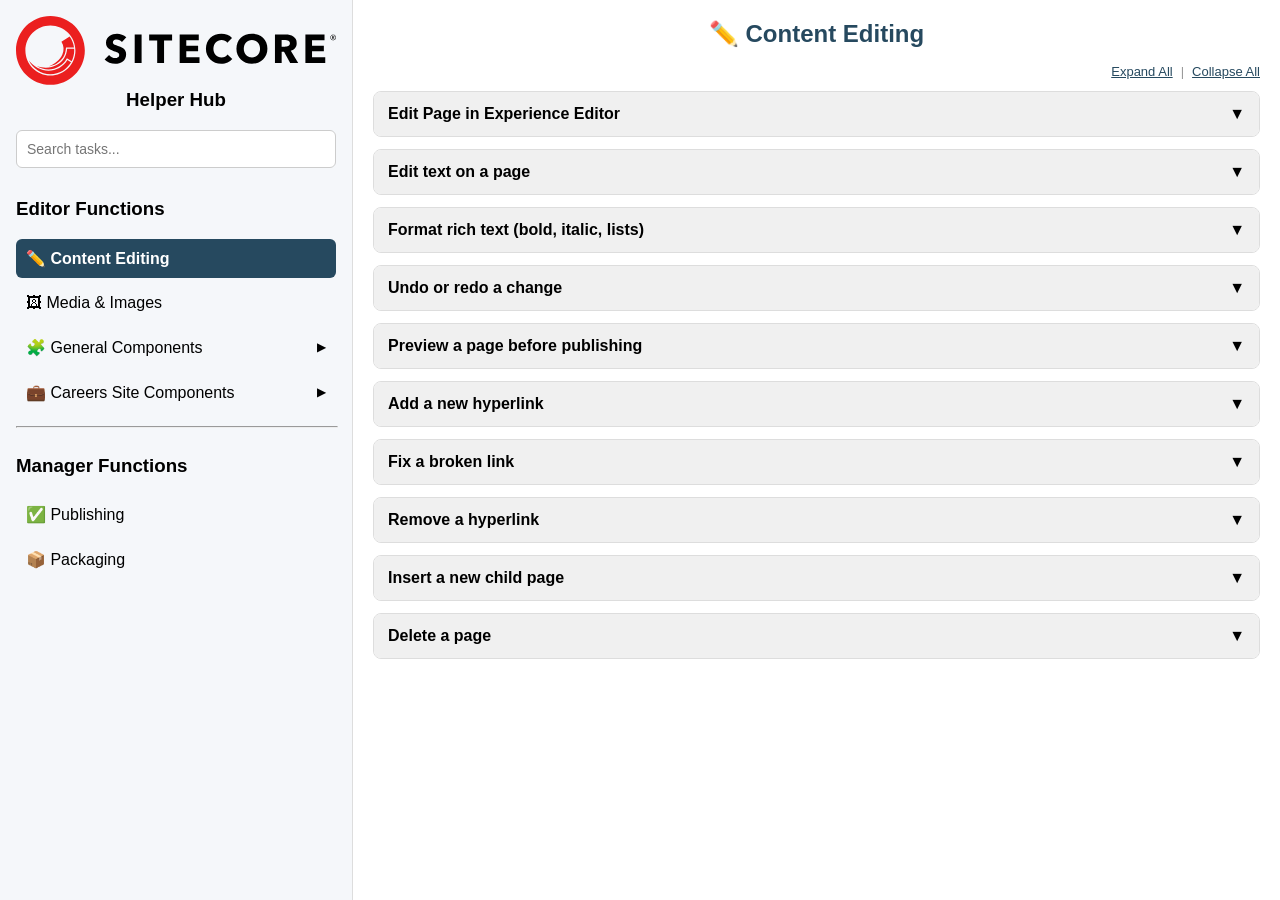
==== commit 77397b10: "Add files via upload" ====
--- a/index.html
+++ b/index.html
@@ -156,6 +156,10 @@
                 align-items: center;
             }
 
+            .task-header span{
+                line-height: 1 !important;
+            }
+
             .task-body {
                 display: none;
                 padding: 14px;
@@ -208,6 +212,29 @@
                 margin-bottom: 16px;
                 color: #26495f;
                 text-align: center;
+            }
+
+            .content-controls {
+                display: flex;
+                justify-content: flex-end;
+                align-items: center;
+                gap: 8px;
+                margin-bottom: 12px;
+                font-size: 13px;
+            }
+
+            .content-controls a {
+                color: #26495f;
+                cursor: pointer;
+                text-decoration: underline;
+            }
+
+            .content-controls a:hover {
+                color: #1a3347;
+            }
+
+            .content-controls span {
+                color: #999;
             }
 
             .hamburger{
@@ -292,7 +319,18 @@
             <h3>Editor Functions</h3>
             <div class="tab active" data-tab="content">✏️ Content Editing</div>
             <div class="tab" data-tab="media">🖼 Media & Images</div>
-            <div class="tab" data-tab="components">🧩 General Components</div>
+            <div class="menu-group" data-menu-group="general_components">
+                <div class="tab has-submenu" data-tab="general_components">
+                    <span>🧩 General Components</span>
+                    <span class="submenu-arrow">▶</span>
+                </div>
+                <div class="submenu">
+                    <div class="subtab" data-tab="general_components" data-component="new-content">New Content Component</div>
+                    <div class="subtab" data-tab="general_components" data-component="image-banner">Enhanced Image Banner</div>
+                    <div class="subtab" data-tab="general_components" data-component="icon-list">Icon List</div>
+                    <div class="subtab" data-tab="general_components" data-component="accordion">Accordion</div>
+                </div>
+            </div>
             <div class="menu-group" data-menu-group="careers">
                 <div class="tab has-submenu" data-tab="careers">
                     <span>💼 Careers Site Components</span>
@@ -1295,6 +1333,199 @@
                         </ol>
                         <p><strong>Note:</strong> The job postings component is connected to the external job board and will automatically update with new postings. The filter option allows you to display only certain types of jobs based on keywords. Use "," for the AND operator and "|" for the OR operator</p>
                     `
+                },
+                {
+                    parentTab: "general_components",
+                    component: "new-content",
+                    title: "Add a New Content component",
+                    body: `
+                        <ol>
+                            <li>From the Experience Editor, click <strong>Home</strong> in the command ribbon and under <strong>New</strong> click <strong>Component</strong></li>
+                            <li>Click <strong>Add here</strong> where you would like to place the new component</li>
+                            <li>Select a frame from the available options 1-4</li>
+                            <li>Click <strong>Select</strong></li>
+                            <li>Click in the new frame area and click <strong>Add here</strong></li>
+                            <li>Choose from the available Content component options - Default, Image Bottom, Image Left, Image Right</li>
+                            <li>Click <strong>Select</strong></li>
+                            <li>Either Select Existing Content or Create New Content from the next dialogue</li>
+                            <li>If creating new content, input a name and then click <strong>OK</strong></li> 
+                            <li>Save and publish</li>                          
+                        </ol>
+                    `
+                },
+                {
+                    parentTab: "general_components",
+                    component: "new-content",
+                    title: "Add/Edit an Image",
+                    body: `
+                        <ol>
+                            <li>Click on the placeholder image</li> 
+                            <li>Click either the <strong>Add Image</strong>, <strong>Edit Image</strong> or <strong>Remove Image</strong> button</li>
+                            <li>Add, edit or remove an image as you normally would</li>
+                            <li>Click <strong>Select</strong></li>
+                            <li>Save and publish</li>                          
+                        </ol>
+                    `
+                },
+                {
+                    parentTab: "general_components",
+                    component: "new-content",
+                    title: "Add/Edit Text",
+                    body: `
+                        <ol>
+                            <li>Click on the placeholder text</li> 
+                            <li>Add, edit or remove text as you normally would</li>
+                            <li>Save and publish</li>                          
+                        </ol>
+                        <p><strong>Note:</strong> The last text field is a rich text field and can include various formatting options such as bold, italic, lists, and links.</p>
+                    `
+                },
+                {
+                    parentTab: "general_components",
+                    component: "new-content",
+                    title: "Add/Edit/Remove call to action button",
+                    body: `
+                        <ol>
+                            <li>Click on the button near the bottom of the New Content component just above the dashed line box</li>
+                            <li>Click either the <strong>Edit Button</strong> or <strong>Remove Button</strong> button</li>
+                            <li>Select a link type from the left menu, then select a page or enter a URL or email address</li>
+                            <li>Click <strong>OK</strong></li>
+                            <li>Save and publish</li>                          
+                        </ol>
+                        <p><strong>Note:</strong> In the edit link dialogue, you have the option to input a style class for the button. Please input "button" if you would like your button to follow brand style guidelines for the site.</p>
+                    `
+                },
+                {
+                    parentTab: "general_components",
+                    component: "new-content",
+                    title: "Add component to the New Content placeholder",
+                    body: `
+                        <ol>
+                            <li>Click into the dashed line box at the bottom of the New Content component</li> 
+                            <li>This will bring up a dialogue where you can select a component to add</li>
+                            <li>Choose from the available components, then click <strong>Select</strong></li>
+                            <li>Configure the component fields in the dialog that appears</li>
+                            <li>Save and publish</li>                          
+                        </ol>
+                    `
+                },
+                {
+                    parentTab: "general_components",
+                    component: "image-banner",
+                    title: "Add new Enhanced Content Image Banner",
+                    body: `
+                        <ol>
+                            <li>From the Experience Editor, click <strong>Home</strong> in the command ribbon and under <strong>New</strong> click <strong>Component</strong></li>
+                            <li>Click <strong>Add here</strong> where you would like to place the new component</li>
+                            <li>Choose <strong>Enhanced Content Image Banner</strong> and click <strong>Select</strong></li>
+                            <li>Choose your data source - either select an existing item or create a new one</li>
+                            <li>Click <strong>Select</strong></li>
+                            <li>Save and publish</li>                          
+                        </ol>
+                    `
+                },
+                {
+                    parentTab: "general_components",
+                    component: "image-banner",
+                    title: "Add/Edit an Image",
+                    body: `
+                        <ol>
+                            <li>Click on the placeholder image</li> 
+                            <li>Click either the <strong>Add Image</strong>, <strong>Edit Image</strong> or <strong>Remove Image</strong> button</li>
+                            <li>Add, edit or remove an image as you normally would</li>
+                            <li>Click <strong>Select</strong></li>
+                            <li>Save and publish</li>                          
+                        </ol>
+                    `
+                },
+                {
+                    parentTab: "general_components",
+                    component: "image-banner",
+                    title: "Add/Edit Text",
+                    body: `
+                        <ol>
+                            <li>Click on the placeholder text</li> 
+                            <li>Add, edit or remove text as you normally would</li>
+                            <li>Save and publish</li>                          
+                        </ol>
+                        <p><strong>Note:</strong> The last text field is a rich text field and can include various formatting options such as bold, italic, lists, and links.</p>
+                    `
+                },
+                {
+                    parentTab: "general_components",
+                    component: "image-banner",
+                    title: "Add/Edit/Remove call to action button",
+                    body: `
+                        <ol>
+                            <li>Click on the button near the bottom of the Enhanced Content Image Banner component just above the dashed line box</li>
+                            <li>Click either the <strong>Edit Button</strong> or <strong>Remove Button</strong> button</li>
+                            <li>Select a link type from the left menu, then select a page or enter a URL or email address</li>
+                            <li>Click <strong>OK</strong></li>
+                            <li>Save and publish</li>                          
+                        </ol>
+                        <p><strong>Note:</strong> In the edit link dialogue, you have the option to input a style class for the button. Please input "button" if you would like your button to follow brand style guidelines for the site.</p>
+                    `
+                },
+                {
+                    parentTab: "general_components",
+                    component: "icon-list",
+                    title: "Add new Icon List component",
+                    body: `
+                        <ol>
+                            <li>From the Experience Editor, click <strong>Home</strong> in the command ribbon and under <strong>New</strong> click <strong>Component</strong></li>
+                            <li>Click <strong>Add here</strong> in the frame where you would like to place the new component</li>
+                            <li>Choose <strong>Icon List</strong> and click <strong>Select</strong></li>
+                            <li>Choose your data source - either select an existing item or create a new one</li>
+                            <li>Click <strong>Select</strong></li>
+                            <li>Save and publish</li>                          
+                        </ol>
+                        <p><strong>Note:</strong> In order to add a new icon list component, you must first insert a 1, 2, 3 or 4 column frame. Then you can place the icon list component within that frame.</p>
+                    `
+                },
+                {
+                    parentTab: "general_components",
+                    component: "accordion",
+                    title: "Add new Accordion component",
+                    body: `
+                        <ol>
+                            <li>From the Experience Editor, click <strong>Home</strong> in the command ribbon and under <strong>New</strong> click <strong>Component</strong></li>
+                            <li>Click <strong>Add here</strong> in the frame where you would like to place the new component</li>
+                            <li>Choose <strong>Accordion</strong> and click <strong>Select</strong></li>
+                            <li>Choose your data source - either select an existing item or create a new one</li>
+                            <li>Click <strong>Select</strong></li>
+                            <li>Save and publish</li>                          
+                        </ol>
+                        <p><strong>Note:</strong> In order to add a new accordion component, you must first insert a 1, 2, 3 or 4 column frame. Then you can place the accordion component within that frame.</p>
+                    `
+                },
+                {
+                    parentTab: "general_components",
+                    component: "accordion",
+                    title: "Add/Edit Text",
+                    body: `
+                        <ol>
+                            <li>Click on the placeholder text</li> 
+                            <li>Add, edit or remove text as you normally would</li>
+                            <li>Save and publish</li>                          
+                        </ol>
+                        <p><strong>Note:</strong> The expanded text field is a rich text field and can include various formatting options such as bold, italic, lists, and links.</p>
+                    `
+                },
+                {
+                    parentTab: "general_components",
+                    component: "accordion",
+                    title: "Add new Accordion item to the list",
+                    body: `
+                        <ol>
+                            <li>From the Content Editor, find the page you are working on, expand and click on the <strong>_Content</strong> folder</li>
+                            <li>Find the Accordion component that you would like to add a new item to and click on it</li>
+                            <li>You can either right-click on the accordion component, click <strong>Insert</strong> and then <strong>Consolidated Content</strong>, or use the top command ribbon to add a new <strong>Consolidated Content</strong> item</li>
+                            <li>Name the item and click <strong>OK</strong></li>
+                            <li>Fill in the <strong>Heading Level 1</strong> and <strong>Content</strong> fields for the new accordion item</li>
+                            <li>Save and publish</li>                          
+                        </ol>
+                        <p><strong>Note:</strong> The only part of the Consolidated Content item that is used for an accordion item is the <strong>Heading Level 1</strong> and the <strong>Content</strong> fields. All other fields are ignored.</p>
+                    `
                 }
 
             ];
@@ -1330,6 +1561,98 @@
                             <p>Locations include: <strong>Atlanta</strong>, <strong>Baton Rouge</strong>, <strong>Chattanooga</strong>, <strong>Columbia</strong> and <strong>Portland</strong>.</p>
                         </div>
                     `
+                },
+                general_components: {
+                    title: "General Components",
+                    body: `
+                        <div class="task">
+                        <div class="task-header" role="button" aria-expanded="false" tabindex="0">
+                            <span>
+                                Add a new component
+                                
+                            </span>
+                            <span>▼</span>
+                        </div>
+                        <div class="task-body">
+                        <ol>
+                            <li>Click HOME in the Experience Editor ribbon</li>
+                            <li>Under the New section, click <strong>Component</strong></li>
+                            <li>Click <strong>Add Here</strong> where you would like to place the new component</li>
+                            <li>Select a component from the list</li>
+                            <li>Configure the component fields in the dialog that appears</li>
+                            <li>Click <strong>OK</strong> and save changes</li>
+                        </ol>
+                    </div>
+                    </div><div class="task">
+                        <div class="task-header" role="button" aria-expanded="false" tabindex="0">
+                            <span>
+                                Move or reorder a component
+                                
+                            </span>
+                            <span>▼</span>
+                        </div>
+                        <div class="task-body">
+                        <ol>
+                            <li>Click the component to reveal the component toolbar</li>
+                            <li>Click the <strong>Move</strong> button to open the move dialog</li>
+                            <li>Click <strong>Move here</strong> on the desired placeholder or position</li>
+                            <li>Alternatively, use the drag handle (if available) to drag the component to a new position within the same placeholder</li>
+                            <li>Save and publish</li>
+                        </ol>
+                    </div>
+                    </div><div class="task">
+                        <div class="task-header" role="button" aria-expanded="false" tabindex="0">
+                            <span>
+                                Remove a component
+                                
+                            </span>
+                            <span>▼</span>
+                        </div>
+                        <div class="task-body">
+                        <ol>
+                            <li>Click on the component to reveal the component toolbar</li>
+                            <li>Click on the red <strong>(X)</strong> icon</li>
+                            <li>Confirm the removal when prompted</li>
+                            <li>Save and publish</li>
+                        </ol>
+                        <p><strong>Note:</strong> Removing a component from a page does not delete its datasource item. The content item in the tree is unaffected.</p>
+                    </div>
+                    </div><div class="task">
+                        <div class="task-header" role="button" aria-expanded="false" tabindex="0">
+                            <span>
+                                Edit a component's datasource
+                                
+                            </span>
+                            <span>▼</span>
+                        </div>
+                        <div class="task-body">
+                        <ol>
+                            <li>Click on the component to reveal the component toolbar</li>
+                            <li>Click <strong>More</strong> then <strong>Edit Component Properties</strong></li>
+                            <li>In the dialog, update the <strong>Data Source</strong> field to point to a different content item, or click <strong>Edit the related item</strong> to open the current datasource for editing</li>
+                            <li>Save the datasource item changes</li>
+                            <li>Publish the page</li>
+                        </ol>
+                    </div>
+                    </div><div class="task">
+                        <div class="task-header" role="button" aria-expanded="false" tabindex="0">
+                            <span>
+                                Modify component options
+                                
+                            </span>
+                            <span>▼</span>
+                        </div>
+                        <div class="task-body">
+                        <ol>
+                            <li>Click on the component to reveal the component toolbar</li>
+                            <li>Click <strong>More</strong> then <strong>Edit Component Properties</strong></li>
+                            <li>Update any available options (e.g., layout, style, visibility)</li>
+                            <li>Click <strong>OK</strong></li>
+                            <li>Save and publish</li>
+                        </ol>
+                    </div>
+                    </div></div>
+                    `
                 }
             };
 
@@ -1338,6 +1661,36 @@
                 if (!search) return text;
                 const regex = new RegExp(`(${search})`, "gi");
                 return text.replace(regex, "<mark>$1</mark>");
+            }
+
+            function bindExpandCollapseAll() {
+                const tasks = contentEl.querySelectorAll(".task");
+                if (tasks.length === 0) return;
+
+                const controls = document.createElement("div");
+                controls.className = "content-controls";
+                controls.innerHTML = `<a class="expand-all-btn">Expand All</a><span>|</span><a class="collapse-all-btn">Collapse All</a>`;
+
+                controls.querySelector(".expand-all-btn").addEventListener("click", () => {
+                    contentEl.querySelectorAll(".task").forEach(task => {
+                        task.classList.add("open");
+                        task.querySelector(".task-header").setAttribute("aria-expanded", "true");
+                    });
+                });
+
+                controls.querySelector(".collapse-all-btn").addEventListener("click", () => {
+                    contentEl.querySelectorAll(".task").forEach(task => {
+                        task.classList.remove("open");
+                        task.querySelector(".task-header").setAttribute("aria-expanded", "false");
+                    });
+                });
+
+                const title = contentEl.querySelector(".content-title");
+                if (title) {
+                    title.after(controls);
+                } else {
+                    contentEl.prepend(controls);
+                }
             }
 
             function renderInfoPage(tab) {
@@ -1349,6 +1702,19 @@
                         ${infoPage.body}
                     </div>
                 `;
+
+                contentEl.querySelectorAll(".task-header").forEach(header => {
+                    header.addEventListener("click", () => {
+                        const task = header.closest(".task");
+                        const isOpen = task.classList.toggle("open");
+                        header.setAttribute("aria-expanded", isOpen);
+                    });
+                    header.addEventListener("keypress", e => {
+                        if (e.key === "Enter" || e.key === " ") header.click();
+                    });
+                });
+
+                bindExpandCollapseAll();
             }
 
             function render() {
@@ -1419,6 +1785,7 @@
 
                     contentEl.appendChild(el);
                 });
+                bindExpandCollapseAll();
             }
 
             /* Tab click */
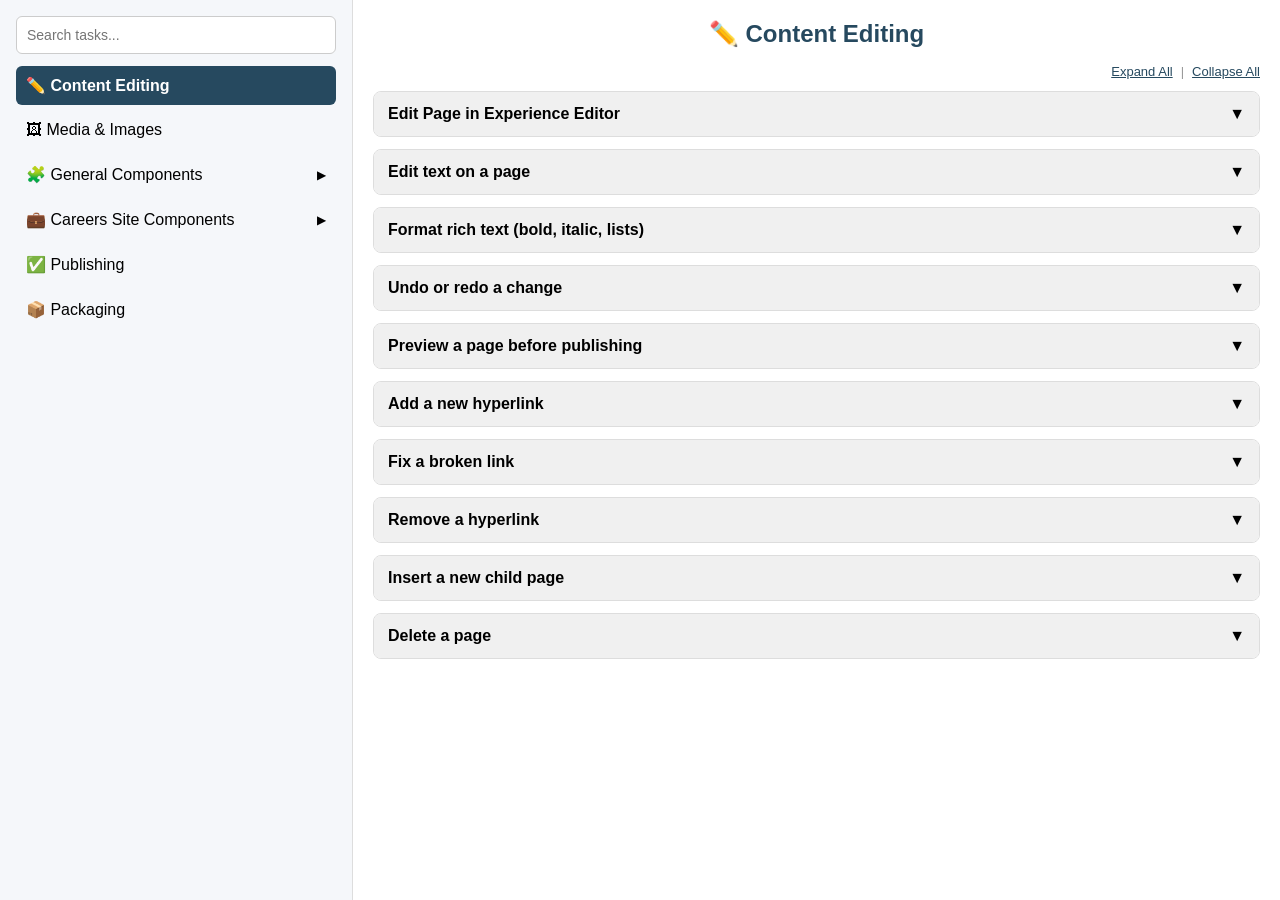
==== commit 6d51ab65: "Initial commmit" ====
--- a/index.html
+++ b/index.html
@@ -1,1860 +1,32 @@
-<!DOCTYPE html>
-<html lang="en">
-    <head>
-        <meta charset="UTF-8" />
-        <meta name="viewport" content="width=device-width, initial-scale=1.0"/>
-        <title>Experience Editor Help Hub</title>
-        <link rel="icon" href="unum_favicon.ico" type="image/x-icon" />
-
-        <style>
-            body {
-                font-family: Arial, sans-serif;
-                margin: 0;
-                display: flex;
-                height: 100vh;
-            }
-
-            /* Sidebar */
-            .sidebar {
-                width: 320px;
-                flex: 0 0 320px;
-                background: #f5f7fa;
-                padding: 16px;
-                border-right: 1px solid #ddd;
-                display: flex;
-                flex-direction: column;
-                overflow-y: auto;
-                overflow-x: hidden;
-            }
-
-            .sidebar svg {
-                width: 100%;
-                height: auto;
-                flex-shrink: 0;
-            }
-
-            .search-wrapper {
-                position: relative;
-                margin-bottom: 12px;
-            }
-
-            input {
-                padding: 10px;
-                padding-right: 32px;
-                border-radius: 6px;
-                border: 1px solid #ccc;
-                font-size: 14px;
-                width: 100%;
-                box-sizing: border-box;
-            }
-
-            .search-clear {
-                position: absolute;
-                right: 8px;
-                top: 50%;
-                transform: translateY(-50%);
-                background: none;
-                border: none;
-                cursor: pointer;
-                font-size: 32px;
-                color: #999;
-                line-height: 1;
-                padding: 0;
-                display: none;
-            }
-
-            .search-clear:hover {
-                color: #333;
-            }
-
-            .tab {
-                padding: 10px;
-                cursor: pointer;
-                border-radius: 6px;
-                margin-bottom: 6px;
-                overflow-wrap: anywhere;
-            }
-
-            .tab.active {
-                background: #26495f;
-                color: white;
-                font-weight: bold;
-            }
-
-            .menu-group.open .submenu {
-                display: block;
-            }
-
-            .menu-group.open .submenu-arrow {
-                transform: rotate(90deg);
-            }
-
-            .tab.has-submenu {
-                display: flex;
-                justify-content: space-between;
-                align-items: center;
-            }
-
-            .submenu-arrow {
-                font-size: 12px;
-                transition: transform 0.2s ease;
-            }
-
-            .submenu {
-                display: none;
-                margin: -2px 0 8px 14px;
-                padding-left: 10px;
-                border-left: 2px solid #d6dde5;
-            }
-
-            .submenu-heading{
-                display: block;
-                margin: 7px 0;
-            }
-
-            .subtab {
-                padding: 7px 10px;
-                cursor: pointer;
-                border-radius: 5px;
-                color: #333;
-                font-size: 13px;
-                margin-bottom: 3px;
-                overflow-wrap: anywhere;
-            }
-
-            .subtab:hover {
-                background: #e8edf2;
-            }
-
-            .subtab.active {
-                background: #d9e6ef;
-                color: #26495f;
-                font-weight: bold;
-            }
-
-            /* Content */
-            .content {
-                flex: 1;
-                padding: 20px;
-                overflow-y: auto;
-            }
-
-            .task {
-                border: 1px solid #ddd;
-                border-radius: 8px;
-                margin-bottom: 12px;
-                overflow: hidden;
-            }
-
-            .task-header {
-                padding: 14px;
-                font-weight: bold;
-                cursor: pointer;
-                background: #f0f0f0;
-                display: flex;
-                justify-content: space-between;
-                align-items: center;
-            }
-
-            .task-header span{
-                line-height: 1 !important;
-            }
-
-            .task-body {
-                display: none;
-                padding: 14px;
-                background: white;
-            }
-
-            .task.open .task-body {
-                display: block;
-            }
-
-            .category-label {
-                font-size: 12px;
-                color: #666;
-                margin-left: 10px;
-            }
-
-            mark {
-                background: #ffe58a;
-                padding: 0;
-            }
-
-            .no-results {
-                font-size: 16px;
-                color: #777;
-            }
-
-            .info-page {
-                line-height: 1.5;
-            }
-
-            .info-page h2 {
-                margin-top: 0;
-                color: #26495f;
-            }
-
-            .info-page-section {
-                border: 1px solid #ddd;
-                border-radius: 8px;
-                background: #fff;
-                padding: 16px;
-                margin-bottom: 12px;
-            }
-
-            .info-page-section h3 {
-                margin-top: 0;
-            }
-
-            .content-title {
-                margin-top: 0;
-                margin-bottom: 16px;
-                color: #26495f;
-                text-align: center;
-            }
-
-            .content-controls {
-                display: flex;
-                justify-content: flex-end;
-                align-items: center;
-                gap: 8px;
-                margin-bottom: 12px;
-                font-size: 13px;
-            }
-
-            .content-controls a {
-                color: #26495f;
-                cursor: pointer;
-                text-decoration: underline;
-            }
-
-            .content-controls a:hover {
-                color: #1a3347;
-            }
-
-            .content-controls span {
-                color: #999;
-            }
-
-            .hamburger{
-                display: none;
-            }
-
-            @media(max-width: 768px){
-                .sidebar {
-                    position: absolute;
-                    z-index: 999;
-                    width: calc(100% - 32px);
-                    left: -100%;
-                    height: calc(100vh - 132px);
-                    transition: .5s left;
-                    top: 100px;
-                }
-
-                .navigation-background {
-                    position: fixed;
-                    background: #f5f7fa;
-                    z-index: 1;
-                    width: 100%;
-                    left: 0;
-                    top: 0;
-                    height: 25vw;
-                }
-
-                .hamburger {
-                    display: block;
-                    position: fixed;
-                    top: 10px;
-                    right: 10px;
-                    color: black;
-                    font-size: 2rem;
-                    padding: 5px;
-                    background-color: #f5f7fa;
-                    z-index: 9999;
-                }
-
-                .open{
-                    left: 0;
-                    transition: .5s left;
-                }
-
-                #sitecoreLogo{
-                    position: fixed;
-                    left: 10px;
-                    top: 10px;
-                    width: 80vw;
-                }
-
-                #titleHeadline{
-                    position: fixed;
-                    width: 100%;
-                    top: 15vw;
-                    left: 0;
-                }
-
-                .content{
-                    padding-top: calc(25vw + 12px);
-                }
-
-                #closeIcon{
-                    font-size: 3rem;
-                    line-height: 1;
-                }
-            }
-        </style>
-    </head>
-
-    <body>
-        <div class="sidebar" id="sidebar">
-            <div class="navigation-background">
-                <div class="hamburger" id="hamburger"><span id="hamburgerIcon">&#9776;</span><span id="closeIcon" style="display: none;">&times;</span></div>
-                <svg id="sitecoreLogo" xmlns="http://www.w3.org/2000/svg" data-name="Layer 2" viewBox="0 0 463.18 99.63"><g data-name="Layer 1"><path d="M46.99 79.13c-10.86-.03-21.05-5.41-28.31-14.66 5.51 11.67 17.4 19.77 31.14 19.77 12.74 0 23.88-6.96 29.83-17.28l-5.3-3.36c-5.9 9.74-16.02 15.52-27.26 15.52h-.1ZM72.3 45.54h11.66c-.74-5.9-2.97-11.34-6.31-15.93l-11.93 7.66c3.63 5.69 4.1 12 1.34 18.3-3.26 7.46-10.96 14-19.58 17.11 3.9-.5 7.66-1.68 11.08-3.58 8.43-4.69 13.29-12.75 13.71-22.7l.04-.86Zm11.94 4.28c0-.84-.04-1.66-.1-2.48H74.01c-.68 10.06-5.96 18.53-14.58 23.33-4.92 2.74-10.52 4.1-16.23 4.1-4.43 0-8.93-.82-13.24-2.45 5.18 3.23 11.01 5 17.04 5.02h.09c10.9 0 20.67-5.76 26.18-15.43l.47-.82 6.78 4.3c2.38-4.68 3.73-9.97 3.73-15.57m1.8 0c0 20-16.22 36.22-36.22 36.22S13.59 69.82 13.59 49.81s16.22-36.22 36.22-36.22 36.22 16.22 36.22 36.22m13.59 0C99.63 22.3 77.32 0 49.81 0S0 22.3 0 49.81s22.3 49.81 49.81 49.81 49.81-22.3 49.81-49.81" style="fill:#eb1f1f" /><path d="M447.64 68.04v-8.49H428.5V51h17.1v-7.97h-17.1v-7.79h18.09v-8.38h-27.68v41.18zm-51.85-26c-.45.66-1.02 1.16-1.72 1.51s-1.48.59-2.34.73-1.7.2-2.51.2h-4.73v-9.6h5.32q1.11 0 2.31.18c.8.12 1.52.34 2.16.67s1.17.8 1.58 1.4.61 1.39.61 2.36c0 1.05-.23 1.9-.67 2.56m12.71 26-10.76-17.62c2.68-.81 4.77-2.17 6.28-4.07s2.27-4.25 2.27-7.04c0-2.36-.45-4.34-1.34-5.93s-2.08-2.87-3.58-3.84c-1.49-.97-3.18-1.66-5.06-2.06-1.88-.41-3.81-.61-5.79-.61h-15.7v41.18h9.71V51.72h3.39l8.94 16.34h11.63Zm-56.12-15.62c-.58 1.57-1.4 2.92-2.44 4.04a11.5 11.5 0 0 1-3.72 2.65q-2.145.96-4.77.96c-2.625 0-3.34-.32-4.77-.96s-2.67-1.52-3.69-2.65c-1.03-1.12-1.83-2.47-2.41-4.04s-.87-3.29-.87-5.15.28-3.45.84-5 1.37-2.88 2.41-3.98c1.05-1.11 2.29-1.98 3.72-2.62s3.03-.96 4.77-.96 3.34.32 4.8.96c1.45.64 2.69 1.51 3.72 2.62 1.03 1.1 1.83 2.43 2.41 3.98s.87 3.22.87 5-.29 3.58-.87 5.15m9.83-14.07c-1.12-2.66-2.68-4.91-4.68-6.78s-4.37-3.29-7.12-4.3-5.74-1.51-8.96-1.51-6.19.5-8.93 1.51c-2.73 1.01-5.1 2.44-7.1 4.3q-3 2.79-4.68 6.78c-1.12 2.66-1.69 5.63-1.69 8.93s.56 6.23 1.69 8.93c1.12 2.7 2.68 5 4.68 6.92s4.36 3.4 7.1 4.45c2.73 1.05 5.71 1.57 8.93 1.57s6.2-.52 8.96-1.57c2.75-1.05 5.13-2.53 7.12-4.45 2-1.92 3.56-4.22 4.68-6.92 1.12-2.69 1.69-5.67 1.69-8.93s-.56-6.27-1.69-8.93m-49.15 23.99-6.92-6.51c-.89 1.24-2.07 2.25-3.55 3.02-1.47.78-3.2 1.16-5.18 1.16q-2.565 0-4.71-.93c-1.43-.62-2.67-1.48-3.69-2.59-1.03-1.11-1.83-2.43-2.41-3.98s-.87-3.26-.87-5.12.29-3.5.87-5.03 1.39-2.86 2.44-3.98a11.4 11.4 0 0 1 3.75-2.65q2.175-.96 4.8-.96 2.385 0 4.65.93t3.66 2.85l6.75-6.75c-1.74-1.98-4.02-3.48-6.83-4.51a24.8 24.8 0 0 0-8.58-1.54c-3.14 0-6.07.5-8.78 1.51s-5.08 2.45-7.1 4.33-3.6 4.16-4.74 6.83-1.72 5.66-1.72 8.96.56 6.17 1.69 8.84c1.12 2.68 2.67 4.97 4.65 6.89s4.31 3.4 7.01 4.45c2.69 1.05 5.63 1.57 8.81 1.57 3.49 0 6.57-.61 9.25-1.83s4.92-2.88 6.75-4.97m-47.46 5.7v-8.49h-19.13V51h17.1v-7.97h-17.1v-7.79h18.09v-8.38h-27.68v41.18h28.73Zm-39.67-32.69v-8.49h-33.21v8.49h11.63v32.69h9.95V35.35zm-44.14-8.49h-10v41.18h10zm-22.1 4.01c-1.82-1.67-3.95-2.93-6.37-3.78s-4.8-1.28-7.12-1.28c-1.94 0-3.86.24-5.76.73s-3.61 1.25-5.12 2.3a12.4 12.4 0 0 0-3.67 4.01c-.93 1.63-1.39 3.59-1.39 5.87q0 2.79.9 4.74c.6 1.3 1.4 2.4 2.38 3.31.99.91 2.11 1.66 3.37 2.24s2.55 1.09 3.87 1.51c1.36.43 2.57.83 3.63 1.19 1.07.37 1.96.78 2.68 1.22.72.45 1.27.94 1.66 1.48s.58 1.2.58 1.98c0 .81-.15 1.51-.46 2.09s-.73 1.05-1.25 1.4-1.13.6-1.83.76-1.42.23-2.15.23c-1.63 0-3.27-.42-4.92-1.25s-2.98-1.87-3.98-3.11l-6.51 6.63c1.82 1.9 4.11 3.37 6.86 4.39 2.75 1.03 5.6 1.54 8.55 1.54 2.01 0 3.97-.27 5.87-.81s3.59-1.38 5.06-2.5 2.65-2.55 3.52-4.27c.87-1.73 1.31-3.77 1.31-6.14 0-2.06-.41-3.77-1.22-5.15s-1.84-2.53-3.08-3.46-2.62-1.68-4.13-2.24-2.97-1.08-4.36-1.54c-.97-.31-1.84-.61-2.62-.9q-1.17-.435-2.01-.96c-.56-.35-.99-.76-1.28-1.22-.29-.47-.44-1.05-.44-1.75 0-.81.18-1.48.55-2.01.37-.52.82-.95 1.37-1.28.54-.33 1.15-.55 1.83-.67s1.35-.17 2.01-.17c1.28 0 2.61.32 3.98.96 1.38.64 2.49 1.5 3.34 2.59l6.34-6.69ZM458.33 30.74v-1.31h.75c.21 0 .42.04.62.12s.3.25.3.5c0 .28-.11.46-.32.55s-.44.14-.68.14h-.66Zm-.82 2.58h.82V31.4h.59l1.07 1.92h1l-1.23-2.01c.32-.07.58-.21.77-.42s.29-.48.29-.82c0-.25-.05-.46-.14-.63-.1-.17-.22-.3-.39-.41-.16-.11-.34-.19-.55-.23-.2-.05-.41-.07-.63-.07h-1.61v4.58Zm-1.58-3.62c.18-.42.42-.78.73-1.09s.67-.56 1.09-.73c.42-.18.86-.27 1.34-.27s.92.09 1.34.27.78.42 1.09.73.55.67.73 1.09.27.87.27 1.34-.09.91-.27 1.32c-.18.42-.42.79-.73 1.1-.31.32-.67.56-1.09.74s-.86.27-1.34.27-.92-.09-1.34-.27-.78-.43-1.09-.74c-.31-.32-.55-.68-.73-1.1q-.27-.63-.27-1.32c0-.69.09-.93.27-1.34m-.59 2.92c.21.49.51.92.88 1.28s.8.65 1.3.86c.49.21 1.02.31 1.58.31s1.09-.1 1.58-.31.93-.49 1.3-.86c.37-.36.66-.79.88-1.28.21-.49.32-1.01.32-1.57s-.11-1.09-.32-1.58c-.21-.5-.51-.93-.88-1.29s-.8-.65-1.3-.87c-.49-.22-1.02-.32-1.58-.32s-1.09.11-1.58.32c-.5.21-.93.5-1.3.87s-.66.79-.88 1.29-.32 1.02-.32 1.58.11 1.09.32 1.57" /></g></svg>
-                <h3 id="titleHeadline" style="margin-top: 0; text-align: center;">Helper Hub</h3>
-            </div>
-            <div class="search-wrapper">
-                <input type="text" id="search" placeholder="Search tasks..." />
-                <button class="search-clear" id="search-clear" aria-label="Clear search">&times;</button>
-            </div>
-            <h3>Editor Functions</h3>
-            <div class="tab active" data-tab="content">✏️ Content Editing</div>
-            <div class="tab" data-tab="media">🖼 Media & Images</div>
-            <div class="menu-group" data-menu-group="general_components">
-                <div class="tab has-submenu" data-tab="general_components">
-                    <span>🧩 General Components</span>
-                    <span class="submenu-arrow">▶</span>
-                </div>
-                <div class="submenu">
-                    <div class="subtab" data-tab="general_components" data-component="new-content">New Content Component</div>
-                    <div class="subtab" data-tab="general_components" data-component="image-banner">Enhanced Image Banner</div>
-                    <div class="subtab" data-tab="general_components" data-component="icon-list">Icon List</div>
-                    <div class="subtab" data-tab="general_components" data-component="accordion">Accordion</div>
-                </div>
-            </div>
-            <div class="menu-group" data-menu-group="careers">
-                <div class="tab has-submenu" data-tab="careers">
-                    <span>💼 Careers Site Components</span>
-                    <span class="submenu-arrow">▶</span>
-                </div>
-                <div class="submenu">
-                    <span class="submenu-heading"><strong>Job Categories Page</strong></span>
-                    <div class="subtab" data-tab="careers" data-component="why-unum">Why Unum Component</div>
-                    <div class="subtab" data-tab="careers" data-component="roles">Roles Component</div>
-                    <div class="subtab" data-tab="careers" data-component="testimonials">Testimonials Component</div>
-                    <div class="subtab" data-tab="careers" data-component="news">News Widget Component</div>
-                    <div class="subtab" data-tab="careers" data-component="video">Video Component</div>
-                    <div class="subtab" data-tab="careers" data-component="award">Award Callout Component</div>
-                    <div class="subtab" data-tab="careers" data-component="job-postings">Job Postings Component</div>
-                    <span class="submenu-heading"><strong>Locations Page</strong></span>
-                    <div class="subtab" data-tab="careers" data-component="intro">Intro Component</div>
-                    <div class="subtab" data-tab="careers" data-component="local-award">Award Callout Component</div>
-                    <div class="subtab" data-tab="careers" data-component="local-resources">Local Resources Component</div>
-                    <div class="subtab" data-tab="careers" data-component="local-community">Local Community Component</div>
-                    <div class="subtab" data-tab="careers" data-component="local-news">News Widget Component</div>
-                    <div class="subtab" data-tab="careers" data-component="campus-video">Campus Video Component</div>
-                    <div class="subtab" data-tab="careers" data-component="local-job-postings">Job Postings Component</div>
-                </div>
-            </div>
-            <hr style="width: 100%;" />
-            <h3>Manager Functions</h3>
-            <div class="tab" data-tab="publish">✅ Publishing</div>
-            <div class="tab" data-tab="packaging">📦 Packaging</div>
-        </div>
-
-        <div class="content" id="content"></div>
-
-        <script>
-            const data = [
-
-                /* ── Content Editing ── */
-                {
-                    tab: "content",
-                    title: "Edit Page in Experience Editor",
-                    body: `
-                        <ol>
-                            <li>From the main screen, click on <strong>Content Editor</strong></li>
-                            <li>Navigate to the page you want to edit in the content tree on the left</li>
-                            <li>Click the <strong>Publish</strong> tab near the top of the page</li>
-                            <li>Click <strong>Experience Editor</strong></li>
-                        </ol>
-                    `
-                },
-                {
-                    tab: "content",
-                    title: "Edit text on a page",
-                    body: `
-                        <ol>
-                            <li>Open Experience Editor</li>
-                            <li>Click directly on the text field you want to edit</li>
-                            <li>Make your updates using the inline toolbar</li>
-                            <li>Click <strong>Save</strong> then <strong>Publish</strong></li>
-                        </ol>
-                    `
-                },
-                {
-                    tab: "content",
-                    title: "Format rich text (bold, italic, lists)",
-                    body: `
-                        <ol>
-                            <li>Click the rich text field to enter edit mode</li>
-                            <li>Highlight the text you want to format</li>
-                            <li>Use the toolbar that appears: <strong>B</strong> (bold), <em>I</em> (italic), U (underline), or the list icons for bullet/numbered lists</li>
-                            <li>For additional options (headings, tables, special characters), click the expand icon on the right of the toolbar to open the full rich text editor</li>
-                            <li>Save and publish when done</li>
-                        </ol>
-                    `
-                },
-                {
-                    tab: "content",
-                    title: "Undo or redo a change",
-                    body: `
-                        <ol>
-                            <li>While editing a field, press <strong>Ctrl+Z</strong> to undo the last change</li>
-                            <li>Press <strong>Ctrl+Y</strong> (or <strong>Ctrl+Shift+Z</strong>) to redo</li>
-                            <li>You can also use the undo/redo arrow buttons in the rich text toolbar</li>
-                        </ol>
-                        <p><strong>Note:</strong> Undo only applies within the current editing session and cannot be used after saving.</p>
-                    `
-                },
-                {
-                    tab: "content",
-                    title: "Preview a page before publishing",
-                    body: `
-                        <ol>
-                            <li>In the Experience Editor ribbon, click the <strong>View</strong> tab</li>
-                            <li>Click <strong>Preview</strong></li>
-                            <li>The page will open in a preview mode showing how it will appear to visitors</li>
-                            <li>To return to editing, close the preview tab or click <strong>Edit</strong> in the ribbon</li>
-                        </ol>
-                    `
-                },
-                {
-                    tab: "content",
-                    title: "Add a new hyperlink",
-                    body: `
-                        <ol>
-                            <li>Highlight the text you want to link</li>
-                            <li>For an <strong>external link</strong>, click the globe icon in the toolbar, paste the URL, and select a target window</li>
-                            <li>For an <strong>internal link</strong>, click the link icon and select the target item from the content tree</li>
-                            <li>Click <strong>Insert</strong></li>
-                            <li>Save and publish</li>
-                        </ol>
-                    `
-                },
-                {
-                    tab: "content",
-                    title: "Fix a broken link",
-                    body: `
-                        <ol>
-                            <li>Click on the broken link text to position your cursor within it</li>
-                            <li>Click the link icon in the toolbar</li>
-                            <li>Update the URL or reselect the target item from the content tree</li>
-                            <li>Click <strong>Insert</strong></li>
-                            <li>Save and publish</li>
-                        </ol>
-                    `
-                },
-                {
-                    tab: "content",
-                    title: "Remove a hyperlink",
-                    body: `
-                        <ol>
-                            <li>Click on the linked text to position your cursor within it</li>
-                            <li>Click the <strong>Remove Link</strong> icon (broken chain) in the toolbar</li>
-                            <li>The text will remain but the hyperlink will be removed</li>
-                            <li>Save and publish</li>
-                        </ol>
-                    `
-                },
-                {
-                    tab: "content",
-                    title: "Insert a new child page",
-                    body: `
-                        <ol>
-                            <li>In the Experience Editor ribbon, click the <strong>Home</strong> tab</li>
-                            <li>Click <strong>Insert Page</strong> (or the Insert button in the ribbon)</li>
-                            <li>Select an appropriate page template from the list</li>
-                            <li>Enter a name for the new page</li>
-                            <li>Click <strong>Insert</strong></li>
-                            <li>The new page will open in Experience Editor ready to be edited</li>
-                        </ol>
-                    `
-                },
-                {
-                    tab: "content",
-                    title: "Delete a page",
-                    body: `
-                        <ol>
-                            <li>Open <strong>Content Editor</strong></li>
-                            <li>Navigate to the page item in the content tree</li>
-                            <li>Right-click the item and select <strong>Delete</strong></li>
-                            <li>Confirm the deletion in the dialog</li>
-                            <li>Publish the parent item to reflect the removal on the live site</li>
-                        </ol>
-                        <p><strong>Warning:</strong> Deletion is permanent unless a backup or recycle bin is configured. Confirm with your team before deleting.</p>
-                    `
-                },
-
-                /* ── Media & Images ── */
-                {
-                    tab: "media",
-                    title: "Update an image",
-                    body: `
-                        <ol>
-                            <li>Click the image in Experience Editor</li>
-                            <li>Select <strong>Change Media</strong> from the component toolbar</li>
-                            <li>Upload or choose a replacement image from the Media Library</li>
-                            <li>Update the alt text for accessibility</li>
-                            <li>Save and publish</li>
-                        </ol>
-                    `
-                },
-                {
-                    tab: "media",
-                    title: "Upload a new image to the Media Library",
-                    body: `
-                        <ol>
-                            <li>Open <strong>Content Editor</strong></li>
-                            <li>In the content tree, expand the <strong>Media Library</strong> node</li>
-                            <li>Navigate to or create the folder where the image should be stored</li>
-                            <li>Click <strong>Upload Files</strong> in the ribbon (or right-click the folder and select Upload)</li>
-                            <li>Select the image file(s) from your computer</li>
-                            <li>Fill in the <strong>Alt Text</strong> and any other required fields</li>
-                            <li>Click <strong>Upload</strong></li>
-                        </ol>
-                    `
-                },
-                {
-                    tab: "media",
-                    title: "Remove an image from a page",
-                    body: `
-                        <ol>
-                            <li>Click the image in Experience Editor to select it</li>
-                            <li>In the component toolbar that appears, click <strong>Clear</strong> or the remove (X) button</li>
-                            <li>If the image is inside a rich text field, click the image and press <strong>Delete</strong> on your keyboard</li>
-                            <li>Save and publish</li>
-                        </ol>
-                        <p><strong>Note:</strong> This removes the image from the page only. The file remains in the Media Library.</p>
-                    `
-                },
-                {
-                    tab: "media",
-                    title: "Insert an image into a Rich Text field",
-                    body: `
-                        <ol>
-                            <li>Click the rich text field to enter edit mode</li>
-                            <li>Click the expand icon to open the <strong>full rich text editor</strong></li>
-                            <li>Position your cursor where you want the image</li>
-                            <li>Click the <strong>Insert Image</strong> icon in the editor toolbar</li>
-                            <li>Browse the Media Library or upload a new image</li>
-                            <li>Set the <strong>alt text</strong> for accessibility</li>
-                            <li>Click <strong>Insert</strong>, then accept and save</li>
-                        </ol>
-                    `
-                },
-                {
-                    tab: "media",
-                    title: "Edit image properties (alt text, dimensions)",
-                    body: `
-                        <ol>
-                            <li>Click the image in Experience Editor to select it</li>
-                            <li>Click <strong>Properties</strong> or the edit icon in the component toolbar</li>
-                            <li>Update the <strong>Alt Text</strong> field for accessibility compliance</li>
-                            <li>Adjust <strong>Width</strong> or <strong>Height</strong> if needed (maintain aspect ratio to avoid distortion)</li>
-                            <li>Click <strong>Accept</strong></li>
-                            <li>Save and publish</li>
-                        </ol>
-                    `
-                },
-
-                /* ── Components ── */
-                {
-                    tab: "components",
-                    title: "Add a new component",
-                    body: `
-                        <ol>
-                            <li>Click HOME in the Experience Editor ribbon</li>
-                            <li>Under the New section, click <strong>Component</strong></li>
-                            <li>Click <strong>Add Here</strong> where you would like to place the new component</li>
-                            <li>Select a component from the list</li>
-                            <li>Configure the component fields in the dialog that appears</li>
-                            <li>Click <strong>OK</strong> and save changes</li>
-                        </ol>
-                    `
-                },
-                {
-                    tab: "components",
-                    title: "Move or reorder a component",
-                    body: `
-                        <ol>
-                            <li>Click the component to reveal the component toolbar</li>
-                            <li>Click the <strong>Move</strong> button to open the move dialog</li>
-                            <li>Click <strong>Move here</strong> on the desired placeholder or position</li>
-                            <li>Alternatively, use the drag handle (if available) to drag the component to a new position within the same placeholder</li>
-                            <li>Save and publish</li>
-                        </ol>
-                    `
-                },
-                {
-                    tab: "components",
-                    title: "Remove a component",
-                    body: `
-                        <ol>
-                            <li>Click on the component to reveal the component toolbar</li>
-                            <li>Click on the red <strong>(X)</strong> icon</li>
-                            <li>Confirm the removal when prompted</li>
-                            <li>Save and publish</li>
-                        </ol>
-                        <p><strong>Note:</strong> Removing a component from a page does not delete its datasource item. The content item in the tree is unaffected.</p>
-                    `
-                },
-                {
-                    tab: "components",
-                    title: "Edit a component's datasource",
-                    body: `
-                        <ol>
-                            <li>Click on the component to reveal the component toolbar</li>
-                            <li>Click <strong>More</strong> then <strong>Edit Component Properties</strong></li>
-                            <li>In the dialog, update the <strong>Data Source</strong> field to point to a different content item, or click <strong>Edit the related item</strong> to open the current datasource for editing</li>
-                            <li>Save the datasource item changes</li>
-                            <li>Publish the page</li>
-                        </ol>
-                    `
-                },
-                {
-                    tab: "components",
-                    title: "Modify component options",
-                    body: `
-                        <ol>
-                            <li>Click on the component to reveal the component toolbar</li>
-                            <li>Click <strong>More</strong> then <strong>Edit Component Properties</strong></li>
-                            <li>Update any available options (e.g., layout, style, visibility)</li>
-                            <li>Click <strong>OK</strong></li>
-                            <li>Save and publish</li>
-                        </ol>
-                    `
-                },
-
-                /* ── Careers Site Tasks ── */
-                {
-                    tab: "careers",
-                    title: "Careers site editing overview",
-                    body: `
-                        <ol>
-                            <li>Open the Careers page you need to edit in Experience Editor</li>
-                            <li>Review the page layout and identify which component needs to be updated</li>
-                            <li>Use the submenu under <strong>Careers Site Tasks</strong> to select component-specific instructions</li>
-                            <li>Make all content, media, link, and accessibility updates</li>
-                            <li>Save, preview, and publish the page when ready</li>
-                        </ol>
-                    `
-                },
-                {
-                    tab: "careers",
-                    title: "Careers accessibility checklist",
-                    body: `
-                        <ol>
-                            <li>Confirm every image has meaningful alt text, or empty alt text if decorative</li>
-                            <li>Make sure CTA labels are descriptive and do not rely only on text like "Click here"</li>
-                            <li>Verify heading levels are logical and do not skip levels unnecessarily</li>
-                            <li>Check that links open in the expected target window</li>
-                            <li>Preview the page before publishing</li>
-                        </ol>
-                    `
-                },
-                {
-                    tab: "careers",
-                    title: "Careers page pre-publish review",
-                    body: `
-                        <ol>
-                            <li>Confirm all visible content has been reviewed and approved</li>
-                            <li>Check that all CTAs point to the correct internal or external destination</li>
-                            <li>Confirm images are optimized and have completed accessibility fields</li>
-                            <li>Preview the page in Experience Editor</li>
-                            <li>Publish the page once the review is complete</li>
-                        </ol>
-                    `
-                },
-
-                /* ── Publishing ── */
-                {
-                    tab: "publish",
-                    title: "Publish an item",
-                    body: `
-                        <h4>In Experience Editor:</h4>
-                        <ol>
-                            <li>Click <strong>Home</strong> in the command ribbon near the top left</li>
-                            <li>Click <strong>Publish</strong></li>
-                            <li>Click the <strong>Publish</strong> button at the bottom of the dialog</li>
-                            <li>Click <strong>Close</strong></li>
-                        </ol>
-                        <h4>In Content Editor:</h4>
-                        <ol>
-                            <li>Navigate to the item in the content tree</li>
-                            <li>Right-click on the item</li>
-                            <li>Click <strong>Publish</strong></li>
-                            <li>Click the <strong>Publish</strong> button at the bottom of the dialog</li>
-                            <li>Click <strong>Close</strong></li>
-                        </ol>
-                    `
-                },
-                {
-                    tab: "publish",
-                    title: "Unpublish or restrict an item",
-                    body: `
-                        <ol>
-                            <li>Open <strong>Content Editor</strong> and navigate to the item</li>
-                            <li>Click the <strong>Publish</strong> tab in the ribbon</li>
-                            <li>Click <strong>Publishing Restrictions</strong></li>
-                            <li>Select <strong>Never publish</strong> to prevent the item from going live, or set a specific <strong>Unpublish Date</strong></li>
-                            <li>Click <strong>Save</strong></li>
-                            <li>Republish the parent page to reflect the change on the live site</li>
-                        </ol>
-                    `
-                },
-
-                /* ── Packaging ── */
-                {
-                    tab: "packaging",
-                    title: "Create a new package",
-                    body: `
-                        <ol>
-                            <li>Navigate to <strong>Sitecore Start Menu &gt; Control Panel &gt; Development Tools &gt; Package Designer</strong></li>
-                            <li>Click <strong>New Package</strong></li>
-                            <li>Enter a <strong>Package Name</strong>, author, publisher, and version</li>
-                            <li>Under the <strong>Items</strong> section, click <strong>Add</strong> and browse the content tree to select the items to include</li>
-                            <li>Add any required <strong>Files</strong> in the Files section if applicable</li>
-                            <li>Click <strong>Generate Package</strong></li>
-                            <li>Save the package to the default package folder when prompted</li>
-                        </ol>
-                    `
-                },
-                {
-                    tab: "packaging",
-                    title: "Export and download a package",
-                    body: `
-                        <ol>
-                            <li>Navigate to <strong>Control Panel &gt; Development Tools &gt; Package Designer</strong></li>
-                            <li>Open an existing package or create a new one</li>
-                            <li>Click <strong>Generate Package</strong></li>
-                            <li>When the generation completes, click <strong>Download</strong> to save the <code>.zip</code> package file to your computer</li>
-                        </ol>
-                    `
-                },
-                {
-                    tab: "packaging",
-                    title: "Install a package",
-                    body: `
-                        <ol>
-                            <li>Navigate to <strong>Control Panel &gt; Development Tools &gt; Installation Wizard</strong></li>
-                            <li>Click <strong>Upload Package</strong> and select the <code>.zip</code> package file from your computer</li>
-                            <li>Click <strong>Next</strong> and review the package details and contents</li>
-                            <li>Click <strong>Install</strong></li>
-                            <li>Handle any overwrite prompts (choose <strong>Overwrite</strong> or <strong>Skip</strong> as appropriate)</li>
-                            <li>Click <strong>Finish</strong> when the installation is complete</li>
-                        </ol>
-                        <p><strong>Note:</strong> Always install packages in a lower environment first to verify there are no conflicts.</p>
-                    `
-                },
-                {
-                    tab: "packaging",
-                    title: "View installed packages",
-                    body: `
-                        <ol>
-                            <li>Navigate to <strong>Control Panel &gt; Development Tools &gt; Package Designer</strong></li>
-                            <li>Click <strong>Open</strong> to browse the <code>/packages</code> folder on the server where installed package files are stored</li>
-                            <li>Previously generated or installed packages will be listed here as <code>.zip</code> files</li>
-                        </ol>
-                        <p><strong>Tip:</strong> Sitecore does not maintain a formal install history by default. Consider keeping a record of installed packages and their versions.</p>
-                    `
-                }
-            ];
-
-            const submenuData = [
-                {
-                    parentTab: "careers",
-                    component: "why-unum",
-                    title: "Edit Background Color",
-                    body: `
-                        <ol>
-                            <li>Click on the <strong>Why Unum Component</strong> box in Experience Editor</li>
-                            <li>Click <strong>More</strong> then click <strong>Edit Component Properties</strong></li>
-                            <li>Select a color from the dropdown under <strong>Component Background Color</strong></li>
-                            <li>Click <strong>OK</strong></li>
-                            <li>Save and publish</li>
-                        </ol>
-                    `
-                },
-                {
-                    parentTab: "careers",
-                    component: "why-unum",
-                    title: "Update Text",
-                    body: `
-                        <ol>
-                            <li>Click directly on the text field you want to edit in the <strong>Why Unum</strong> component</li>
-                            <li>Make your updates using the inline editor</li>
-                            <li>Click <strong>Save</strong> then <strong>Publish</strong></li>
-                        </ol>
-                    `
-                },
-                {
-                    parentTab: "careers",
-                    component: "roles",
-                    title: "Update Roles Component background color",
-                    body: `
-                        <ol>
-                            <li>Click on the <strong>Roles Component</strong> box in Experience Editor</li>
-                            <li>Click <strong>More</strong> then click <strong>Edit Component Properties</strong></li>
-                            <li>Select a color from the dropdown under <strong>Component Background Color</strong></li>
-                            <li>Click <strong>OK</strong></li>
-                            <li>Save and publish</li>
-                        </ol>
-                    `
-                },
-                {
-                    parentTab: "careers",
-                    component: "roles",
-                    title: "Add a new card to the Roles card deck",
-                    body: `
-                        <ol>
-                            <li>Click on <strong>Configure Card Deck</strong> to open the dialogue</li>
-                            <li>Click the plus icon on the left side of the dialogue</li>
-                            <li>Select <strong>Card</strong>, type in a name for the role then click <strong>OK</strong></li>
-                            <li>Modify the headline and description text as needed</li>
-                            <li>Save and publish</li>
-                        </ol>
-                    `
-                },
-                {
-                    parentTab: "careers",
-                    component: "roles",
-                    title: "Edit an existing card in the Roles card deck",
-                    body: `
-                        <ol>
-                            <li>Click on the card you wish to edit</li>
-                            <li>Use the inline editor to make your changes</li>
-                            <li>Save and publish</li>
-                        </ol>
-                    `
-                },
-                {
-                    parentTab: "careers",
-                    component: "roles",
-                    title: "Sort cards in the Roles card deck",
-                    body: `
-                        <ol>
-                            <li>Click on <strong>Configure Card Deck</strong> to open the dialogue</li>
-                            <li>Click the <strong>Sort the content</strong> button</li>
-                            <li>Drag and drop the cards into the desired order</li>
-                            <li>Click <strong>OK</strong> to save the new order</li>
-                            <li>Save and publish</li>
-                        </ol>
-                    `
-                },
-                {
-                    parentTab: "careers",
-                    component: "testimonials",
-                    title: "Change Testimonials Component Background Color",
-                    body: `
-                        <ol>
-                            <li>Click on the <strong>Testimonials Component</strong> box in Experience Editor</li>
-                            <li>Click <strong>More</strong> then click <strong>Edit Component Properties</strong></li>
-                            <li>Select a color from the dropdown under <strong>Component Background Color</strong></li>
-                            <li>Click <strong>OK</strong></li>
-                            <li>Save and publish</li>
-                        </ol>
-                    `
-                },
-                {
-                    parentTab: "careers",
-                    component: "testimonials",
-                    title: "Add new Testimonial",
-                    body: `
-                        <ol>
-                            <li>Click on the <strong>Configure Slider</strong> box in Experience Editor</li>
-                            <li>Click the plus icon on the left side of the dialogue box</li>
-                            <li>Make sure <strong>Testimonial Slide</strong> is selected</li>
-                            <li>Type in a name for the testimonial slide and click <strong>OK</strong></li>
-                            <li>Save and publish</li>
-                        </ol>
-                    `
-                },
-                {
-                    parentTab: "careers",
-                    component: "testimonials",
-                    title: "Edit Testimonial text",
-                    body: `
-                        <ol>
-                            <li>Use the slider arrows to navigate to the testimonial you want to edit</li>
-                            <li>Click on the text you want to change</li>
-                            <li>Make your changes in the text editor that appears</li>
-                            <li>Save and publish</li>
-                        </ol>
-                    `
-                },
-                {
-                    parentTab: "careers",
-                    component: "testimonials",
-                    title: "Edit Testimonial picture",
-                    body: `
-                        <ol>
-                            <li>Use the slider arrows to navigate to the testimonial you want to edit</li>
-                            <li>Click on the picture you want to change</li>
-                            <li>Use the buttons to change, edit or remove the picture</li>
-                            <li>Save and publish</li>
-                        </ol>
-                    `
-                },
-                {
-                    parentTab: "careers",
-                    component: "testimonials",
-                    title: "Sort testimonials in the slider",
-                    body: `
-                        <ol>
-                            <li>Click on <strong>Configure Slider</strong> to open the dialogue</li>
-                            <li>Click the <strong>Sort the content</strong> button</li>
-                            <li>Drag and drop the testimonials into the desired order</li>
-                            <li>Click <strong>OK</strong> to save the new order</li>
-                            <li>Save and publish</li>
-                        </ol>
-                    `
-                },
-                {
-                    parentTab: "careers",
-                    component: "testimonials",
-                    title: "Delete testimonial",
-                    body: `
-                        <ol>
-                            <li>Click on <strong>Edit Testimonial</strong> to open the dialogue</li>
-                            <li>Click the <strong>Delete (X)</strong> button</li>
-                            <li>Click <strong>OK</strong> to confirm the deletion</li>
-                            <li>Save and publish</li>
-                        </ol>
-                    `
-                },
-                {
-                    parentTab: "careers",
-                    component: "news",
-                    title: "Change the News Widget Component background color",
-                    body: `
-                        <ol>
-                            <li>Click on the <strong>News Widget Component</strong> box in Experience Editor</li>
-                            <li>Click <strong>More</strong> then click <strong>Edit Component Properties</strong></li>
-                            <li>Select a color from the dropdown under <strong>Component Background Color</strong></li>
-                            <li>Click <strong>OK</strong></li>
-                            <li>Save and publish</li>
-                        </ol>
-                    `
-                },
-                {
-                    parentTab: "careers",
-                    component: "news",
-                    title: "Change which widget is displayed",
-                    body: `
-                        <ol>
-                            <li>Click on the <strong>News Widget Component</strong> box in Experience Editor</li>
-                            <li>Click <strong>More</strong> then click <strong>Edit Component Properties</strong></li>
-                            <li>Enter ID in the text box labeled <strong>EmbedSocial Widget ID</strong></li>
-                            <li>Click <strong>OK</strong></li>
-                            <li>Save and publish</li>
-                        </ol>
-                        <p><strong>Note:</strong> The widget ID is provided by the EmbedSocial platform. Contact your administrator if you need assistance.</p>
-                    `
-                },
-                {
-                    parentTab: "careers",
-                    component: "news",
-                    title: "Remove News Widget Component",
-                    body: `
-                        <ol>
-                            <li>Click on the <strong>News Widget Component</strong> box in Experience Editor</li>
-                            <li>Click <strong>More</strong> then click <strong>Edit Component Properties</strong></li>
-                            <li>Delete the ID in the text box labeled <strong>EmbedSocial Widget ID</strong></li>
-                            <li>Click <strong>OK</strong></li>
-                            <li>Save and publish</li>
-                        </ol>
-                    `
-                },
-                {
-                    parentTab: "careers",
-                    component: "video",
-                    title: "Add a video",
-                    body: `
-                        <ol>
-                            <li>Click the blue dashed box in Experience Editor under the Video Component</li>
-                            <li>Click <strong>Add here</strong></li>
-                            <li>Click <strong>Careers Video</strong> then click <strong>Select</strong></li>
-                            <li>Choose a video from the _Content folder or click <strong>Create New Content</strong> to add a new video to the Media Library</li>
-                            <li>Configure the video settings as needed</li>
-                            <li>Save and publish</li>
-                        </ol>
-                    `
-                },
-                {
-                    parentTab: "careers",
-                    component: "video",
-                    title: "Remove video",
-                    body: `
-                        <ol>
-                            <li>Click on the video</li>
-                            <li>Click the <strong>Remove (X)</strong> button</li>
-                            <li>Save and publish</li>
-                        </ol>
-                    `
-                },
-                {
-                    parentTab: "careers",
-                    component: "award",
-                    title: "Customize Award Callout Component parameters",
-                    body: `
-                        <ol>
-                            <li>Click on the <strong>Award Callout Component</strong> box in Experience Editor</li>
-                            <li>Click <strong>More</strong> then click <strong>Edit Component Properties</strong></li>
-                            <li>Choose your background color from the <strong>Component Background Color</strong> dropdown</li>
-                            <li>Choose your <strong>Media Position</strong> (left or right) from the dropdown</li>
-                            <li>Choose the type of <strong>Type of Award Component</strong> (Awards Slider or Single Award) from the dropdown</li>
-                            <li>Click <strong>OK</strong></li>
-                            <li>Save and publish</li>
-                        </ol>
-                        <p><strong>Note:</strong> The Awards Slider component allows for multiple awards to be displayed in a carousel format, while the Single Award component displays one award at a time. The Media Position dropdown only affects the Single Award component type.</p>
-                    `
-                },
-                {
-                    parentTab: "careers",
-                    component: "award",
-                    title: "Add a single award callout",
-                    body: `
-                        <ol>
-                            <li>Select <strong>Single Award</strong> from the "Type of Award Component" dropdown in the component parameters</li>
-                            <li>Click the image and follow standard procedures for adding an image</li>
-                            <li>Click the text fields and enter your content</li>
-                            <li>Save and publish</li>
-                        </ol>
-                    `
-                },
-                {
-                    parentTab: "careers",
-                    component: "award",
-                    title: "Add an awards slider",
-                    body: `
-                        <ol>
-                            <li>Select <strong>Awards Slider</strong> from the "Type of Award Component" dropdown in the component parameters</li>
-                            <li>Click the blue dashed placeholder box and click <strong>Add here</strong></li>
-                            <li>Select Awards Slider then click <strong>Select</strong></li>
-                            <li>Either select an Awards Slider in the "_Content" folder or create a new one by clicking <strong>Create New Content</strong>, entering a name then click <strong>OK</strong></li>
-                            <li>Click <strong>Save</strong></li>
-                            <li>Click the placeholder image and follow standard procedures for adding an image</li>
-                            <li>Click the text fields and enter the name of the award and a link to the award's website</li>
-                            <li>To add a new award, click anywhere outside of an award in the slider, then click the <strong>Insert a new item (+)</strong> button, name your award and click <strong>OK</strong></li>
-                            <li>Repeat previous steps to edit the image, name and link for each award you want to add to the slider</li>
-                            <li>Save and publish</li>
-                        </ol>
-                    `
-                },
-                {
-                    parentTab: "careers",
-                    component: "award",
-                    title: "Edit awards slider parameters",
-                    body: `
-                        <ol>
-                            <li>Click anywhere in the awards slider to bring up the dialogue, click <strong>More</strong> then click <strong>Edit component properties</strong></li>
-                            <li><strong>Slides To Show</strong> refers to how many slides are visible at once in the carousel - Enter a number between 1 and 5</li>
-                            <li><strong>Slides To Scroll</strong> refers to how many slides will move when the user clicks the arrow buttons - Enter a number between 1 and 5</li>
-                            <li><strong>Infinite</strong> refers to whether the carousel will loop back to the beginning when the user reaches the end - Check or uncheck the box</li> 
-                            <li><strong>Dots</strong> refers to whether the carousel will display navigation dots below the slides - Check or uncheck the box</li>
-                            <li><strong>Autoplay</strong> refers to whether the carousel will automatically advance through the slides - Check or uncheck the box</li>
-                            <li><strong>Slider Width</strong> refers to the width of the carousel - Select from the dropdown</li>
-                            <li>Click <strong>OK</strong></li>
-                            <li>Save and publish</li>
-                        </ol>
-                    `
-                },
-                {
-                    parentTab: "careers",
-                    component: "job-postings",
-                    title: "Edit job postings component",
-                    body: `
-                        <ol>
-                            <li>Click <strong>Job Postings Component</strong> to bring up the dialogue, click <strong>More</strong> then click <strong>Edit component properties</strong></li>
-                            <li><strong>Filter</strong> refers to the keyword used to filter job postings - Enter a keyword or leave blank for all postings</li>
-                            <li><strong>Limit</strong> refers to the maximum number of job postings to display - Enter a number between 1-10 (3 recommended) or leave blank for default of 10</li>
-                            <li><strong>See All Careers Link</strong> refers to the URL for the "See All" button - Select a page from the dropdown</li>
-                            <li>Click <strong>OK</strong></li>
-                            <li>Save and publish</li>                          
-                        </ol>
-                        <p><strong>Note:</strong> The job postings component is connected to the external job board and will automatically update with new postings. The filter option allows you to display only certain types of jobs based on keywords. Use "," for the AND operator and "|" for the OR operator</p>
-                    `
-                },
-                {
-                    parentTab: "careers",
-                    component: "intro",
-                    title: "Edit Background Color",
-                    body: `
-                        <ol>
-                            <li>Click on the <strong>Intro Component</strong> box in Experience Editor</li>
-                            <li>Click <strong>More</strong> then click <strong>Edit Component Properties</strong></li>
-                            <li>Select a color from the dropdown under <strong>Component Background Color</strong></li>
-                            <li>Click <strong>OK</strong></li>
-                            <li>Save and publish</li>
-                        </ol>
-                    `
-                },
-                {
-                    parentTab: "careers",
-                    component: "intro",
-                    title: "Update Text",
-                    body: `
-                        <ol>
-                            <li>Click directly on the text field you want to edit in the <strong>Intro</strong> component</li>
-                            <li>Make your updates using the inline editor</li>
-                            <li>Click <strong>Save</strong> then <strong>Publish</strong></li>
-                        </ol>
-                        <p><strong>Note:</strong> You can edit the pictures and the text in the Intro component sub-sections as well. This is done as you would any other image or text field.</p>
-                    `
-                },
-                {
-                    parentTab: "careers",
-                    component: "local-award",
-                    title: "Customize Award Callout Component parameters",
-                    body: `
-                        <ol>
-                            <li>Click on the <strong>Award Callout Component</strong> box in Experience Editor</li>
-                            <li>Click <strong>More</strong> then click <strong>Edit Component Properties</strong></li>
-                            <li>Choose your background color from the <strong>Component Background Color</strong> dropdown</li>
-                            <li>Choose your <strong>Media Position</strong> (left or right) from the dropdown</li>
-                            <li>Choose the type of <strong>Type of Award Component</strong> (Awards Slider or Single Award) from the dropdown</li>
-                            <li>Click <strong>OK</strong></li>
-                            <li>Save and publish</li>
-                        </ol>
-                        <p><strong>Note:</strong> The Awards Slider component allows for multiple awards to be displayed in a carousel format, while the Single Award component displays one award at a time. The Media Position dropdown only affects the Single Award component type.</p>
-                    `
-                },
-                {
-                    parentTab: "careers",
-                    component: "local-award",
-                    title: "Add a single award callout",
-                    body: `
-                        <ol>
-                            <li>Select <strong>Single Award</strong> from the "Type of Award Component" dropdown in the component parameters</li>
-                            <li>Click the image and follow standard procedures for adding an image</li>
-                            <li>Click the text fields and enter your content</li>
-                            <li>Save and publish</li>
-                        </ol>
-                    `
-                },
-                {
-                    parentTab: "careers",
-                    component: "local-award",
-                    title: "Add an awards slider",
-                    body: `
-                        <ol>
-                            <li>Select <strong>Awards Slider</strong> from the "Type of Award Component" dropdown in the component parameters</li>
-                            <li>Click the blue dashed placeholder box and click <strong>Add here</strong></li>
-                            <li>Select Awards Slider then click <strong>Select</strong></li>
-                            <li>Either select an Awards Slider in the "_Content" folder or create a new one by clicking <strong>Create New Content</strong>, entering a name then click <strong>OK</strong></li>
-                            <li>Click <strong>Save</strong></li>
-                            <li>Click the placeholder image and follow standard procedures for adding an image</li>
-                            <li>Click the text fields and enter the name of the award and a link to the award's website</li>
-                            <li>To add a new award, click anywhere outside of an award in the slider, then click the <strong>Insert a new item (+)</strong> button, name your award and click <strong>OK</strong></li>
-                            <li>Repeat previous steps to edit the image, name and link for each award you want to add to the slider</li>
-                            <li>Save and publish</li>
-                        </ol>
-                    `
-                },
-                {
-                    parentTab: "careers",
-                    component: "local-award",
-                    title: "Edit awards slider parameters",
-                    body: `
-                        <ol>
-                            <li>Click anywhere in the awards slider to bring up the dialogue, click <strong>More</strong> then click <strong>Edit component properties</strong></li>
-                            <li><strong>Slides To Show</strong> refers to how many slides are visible at once in the carousel - Enter a number between 1 and 5</li>
-                            <li><strong>Slides To Scroll</strong> refers to how many slides will move when the user clicks the arrow buttons - Enter a number between 1 and 5</li>
-                            <li><strong>Infinite</strong> refers to whether the carousel will loop back to the beginning when the user reaches the end - Check or uncheck the box</li> 
-                            <li><strong>Dots</strong> refers to whether the carousel will display navigation dots below the slides - Check or uncheck the box</li>
-                            <li><strong>Autoplay</strong> refers to whether the carousel will automatically advance through the slides - Check or uncheck the box</li>
-                            <li><strong>Slider Width</strong> refers to the width of the carousel - Select from the dropdown</li>
-                            <li>Click <strong>OK</strong></li>
-                            <li>Save and publish</li>
-                        </ol>
-                    `
-                },
-                {
-                    parentTab: "careers",
-                    component: "local-resources",
-                    title: "Edit background color",
-                    body: `
-                        <ol>
-                            <li>Click on the <strong>Local Resources Component</strong> box in Experience Editor</li>
-                            <li>Click <strong>More</strong> then click <strong>Edit Component Properties</strong></li>
-                            <li>Select a color from the dropdown under <strong>Component Background Color</strong></li>
-                            <li>Click <strong>OK</strong></li>
-                            <li>Save and publish</li>
-                        </ol>
-                    `
-                },
-                {
-                    parentTab: "careers",
-                    component: "local-resources",
-                    title: "Edit Local Resources icons and links",
-                    body: `
-                        <ol>
-                            <li>Click on the <strong>icon image</strong> and change, edit or remove as you would any other image</li>
-                            <li>Edit link text by clicking on the text and using the inline editor to make changes</li>
-                            <li>You can modify the <strong>URL</strong> by either click on the image or on the text, then clicking the "Edit Link" or "Remove Link" icon</li>
-                            <li>From there, you select the link type, add URL and ensure the "Target Window" is set</li>
-                            <li>Click <strong>OK</strong></li>
-                            <li>Save and publish</li>
-                        </ol>
-                    `
-                },
-                {
-                    parentTab: "careers",
-                    component: "local-community",
-                    title: "Edit background color",
-                    body: `
-                        <ol>
-                            <li>Click on the <strong>Local Community Component</strong> box in Experience Editor</li>
-                            <li>Click <strong>More</strong> then click <strong>Edit Component Properties</strong></li>
-                            <li>Select a color from the dropdown under <strong>Component Background Color</strong></li>
-                            <li>Click <strong>OK</strong></li>
-                            <li>Save and publish</li>
-                        </ol>
-                    `
-                },
-                {
-                    parentTab: "careers",
-                    component: "local-community",
-                    title: "Edit images and text",
-                    body: `
-                        <ol>
-                            <li>Click on the image and make your desired changes as you normally would</li>
-                            <li>Click text and use the inline editor to make changes</li>                            
-                            <li>Save and publish</li>
-                        </ol>
-                    `
-                },
-                {
-                    parentTab: "careers",
-                    component: "local-news",
-                    title: "Edit background color",
-                    body: `
-                        <ol>
-                            <li>Click on the <strong>News Widget Component</strong> box in Experience Editor</li>
-                            <li>Click <strong>More</strong> then click <strong>Edit Component Properties</strong></li>
-                            <li>Select a color from the dropdown under <strong>Component Background Color</strong></li>
-                            <li>Click <strong>OK</strong></li>
-                            <li>Save and publish</li>
-                        </ol>
-                    `
-                },
-                {
-                    parentTab: "careers",
-                    component: "local-news",
-                    title: "Modify which widget is displayed",
-                    body: `
-                        <ol>
-                            <li>Click on the <strong>News Widget Component</strong> box in Experience Editor</li>
-                            <li>Click <strong>More</strong> then click <strong>Edit Component Properties</strong></li>
-                            <li>Enter ID in the text box labeled <strong>EmbedSocial Widget ID</strong></li>
-                            <li>Click <strong>OK</strong></li>
-                            <li>Save and publish</li>
-                        </ol>
-                        <p><strong>Note:</strong> The widget ID is provided by the EmbedSocial platform. Contact your administrator if you need assistance.</p>
-                    `
-                },
-                {
-                    parentTab: "careers",
-                    component: "local-news",
-                    title: "Remove social widget",
-                    body: `
-                        <ol>
-                            <li>Click on the <strong>News Widget Component</strong> box in Experience Editor</li>
-                            <li>Click <strong>More</strong> then click <strong>Edit Component Properties</strong></li>
-                            <li>Delete the ID in the text box labeled <strong>EmbedSocial Widget ID</strong></li>
-                            <li>Click <strong>OK</strong></li>
-                            <li>Save and publish</li>
-                        </ol>
-                    `
-                },
-                {
-                    parentTab: "careers",
-                    component: "campus-video",
-                    title: "Edit background color",
-                    body: `
-                        <ol>
-                            <li>Click on the <strong>Campus Video Component</strong> box in Experience Editor</li>
-                            <li>Click <strong>More</strong> then click <strong>Edit Component Properties</strong></li>
-                            <li>Select a color from the dropdown under <strong>Component Background Color</strong></li>
-                            <li>Click <strong>OK</strong></li>
-                            <li>Save and publish</li>
-                        </ol>
-                    `
-                },
-                {
-                    parentTab: "careers",
-                    component: "campus-video",
-                    title: "Add a video",
-                    body: `
-                        <ol>
-                            <li>Click the blue dashed box in Experience Editor under the Video Component</li>
-                            <li>Click <strong>Add here</strong></li>
-                            <li>Click <strong>Careers Video</strong> then click <strong>Select</strong></li>
-                            <li>Choose a video from the _Content folder or click <strong>Create New Content</strong> to add a new video to the Media Library</li>
-                            <li>Configure the video settings as needed</li>
-                            <li>Save and publish</li>
-                        </ol>
-                    `
-                },
-                {
-                    parentTab: "careers",
-                    component: "campus-video",
-                    title: "Remove video",
-                    body: `
-                        <ol>
-                            <li>Click on the video</li>
-                            <li>Click the <strong>Remove (X)</strong> button</li>
-                            <li>Save and publish</li>
-                        </ol>
-                    `
-                },
-                {
-                    parentTab: "careers",
-                    component: "local-job-postings",
-                    title: "Edit job postings component",
-                    body: `
-                        <ol>
-                            <li>Click <strong>Job Postings Component</strong> to bring up the dialogue, click <strong>More</strong> then click <strong>Edit component properties</strong></li>
-                            <li><strong>Filter</strong> refers to the keyword used to filter job postings - Enter a keyword or leave blank for all postings</li>
-                            <li><strong>Limit</strong> refers to the maximum number of job postings to display - Enter a number between 1-10 (3 recommended) or leave blank for default of 10</li>
-                            <li><strong>See All Careers Link</strong> refers to the URL for the "See All" button - Select a page from the dropdown</li>
-                            <li>Click <strong>OK</strong></li>
-                            <li>Save and publish</li>                          
-                        </ol>
-                        <p><strong>Note:</strong> The job postings component is connected to the external job board and will automatically update with new postings. The filter option allows you to display only certain types of jobs based on keywords. Use "," for the AND operator and "|" for the OR operator</p>
-                    `
-                },
-                {
-                    parentTab: "general_components",
-                    component: "new-content",
-                    title: "Add a New Content component",
-                    body: `
-                        <ol>
-                            <li>From the Experience Editor, click <strong>Home</strong> in the command ribbon and under <strong>New</strong> click <strong>Component</strong></li>
-                            <li>Click <strong>Add here</strong> where you would like to place the new component</li>
-                            <li>Select a frame from the available options 1-4</li>
-                            <li>Click <strong>Select</strong></li>
-                            <li>Click in the new frame area and click <strong>Add here</strong></li>
-                            <li>Choose from the available Content component options - Default, Image Bottom, Image Left, Image Right</li>
-                            <li>Click <strong>Select</strong></li>
-                            <li>Either Select Existing Content or Create New Content from the next dialogue</li>
-                            <li>If creating new content, input a name and then click <strong>OK</strong></li> 
-                            <li>Save and publish</li>                          
-                        </ol>
-                    `
-                },
-                {
-                    parentTab: "general_components",
-                    component: "new-content",
-                    title: "Add/Edit an Image",
-                    body: `
-                        <ol>
-                            <li>Click on the placeholder image</li> 
-                            <li>Click either the <strong>Add Image</strong>, <strong>Edit Image</strong> or <strong>Remove Image</strong> button</li>
-                            <li>Add, edit or remove an image as you normally would</li>
-                            <li>Click <strong>Select</strong></li>
-                            <li>Save and publish</li>                          
-                        </ol>
-                    `
-                },
-                {
-                    parentTab: "general_components",
-                    component: "new-content",
-                    title: "Add/Edit Text",
-                    body: `
-                        <ol>
-                            <li>Click on the placeholder text</li> 
-                            <li>Add, edit or remove text as you normally would</li>
-                            <li>Save and publish</li>                          
-                        </ol>
-                        <p><strong>Note:</strong> The last text field is a rich text field and can include various formatting options such as bold, italic, lists, and links.</p>
-                    `
-                },
-                {
-                    parentTab: "general_components",
-                    component: "new-content",
-                    title: "Add/Edit/Remove call to action button",
-                    body: `
-                        <ol>
-                            <li>Click on the button near the bottom of the New Content component just above the dashed line box</li>
-                            <li>Click either the <strong>Edit Button</strong> or <strong>Remove Button</strong> button</li>
-                            <li>Select a link type from the left menu, then select a page or enter a URL or email address</li>
-                            <li>Click <strong>OK</strong></li>
-                            <li>Save and publish</li>                          
-                        </ol>
-                        <p><strong>Note:</strong> In the edit link dialogue, you have the option to input a style class for the button. Please input "button" if you would like your button to follow brand style guidelines for the site.</p>
-                    `
-                },
-                {
-                    parentTab: "general_components",
-                    component: "new-content",
-                    title: "Add component to the New Content placeholder",
-                    body: `
-                        <ol>
-                            <li>Click into the dashed line box at the bottom of the New Content component</li> 
-                            <li>This will bring up a dialogue where you can select a component to add</li>
-                            <li>Choose from the available components, then click <strong>Select</strong></li>
-                            <li>Configure the component fields in the dialog that appears</li>
-                            <li>Save and publish</li>                          
-                        </ol>
-                    `
-                },
-                {
-                    parentTab: "general_components",
-                    component: "image-banner",
-                    title: "Add new Enhanced Content Image Banner",
-                    body: `
-                        <ol>
-                            <li>From the Experience Editor, click <strong>Home</strong> in the command ribbon and under <strong>New</strong> click <strong>Component</strong></li>
-                            <li>Click <strong>Add here</strong> where you would like to place the new component</li>
-                            <li>Choose <strong>Enhanced Content Image Banner</strong> and click <strong>Select</strong></li>
-                            <li>Choose your data source - either select an existing item or create a new one</li>
-                            <li>Click <strong>Select</strong></li>
-                            <li>Save and publish</li>                          
-                        </ol>
-                    `
-                },
-                {
-                    parentTab: "general_components",
-                    component: "image-banner",
-                    title: "Add/Edit an Image",
-                    body: `
-                        <ol>
-                            <li>Click on the placeholder image</li> 
-                            <li>Click either the <strong>Add Image</strong>, <strong>Edit Image</strong> or <strong>Remove Image</strong> button</li>
-                            <li>Add, edit or remove an image as you normally would</li>
-                            <li>Click <strong>Select</strong></li>
-                            <li>Save and publish</li>                          
-                        </ol>
-                    `
-                },
-                {
-                    parentTab: "general_components",
-                    component: "image-banner",
-                    title: "Add/Edit Text",
-                    body: `
-                        <ol>
-                            <li>Click on the placeholder text</li> 
-                            <li>Add, edit or remove text as you normally would</li>
-                            <li>Save and publish</li>                          
-                        </ol>
-                        <p><strong>Note:</strong> The last text field is a rich text field and can include various formatting options such as bold, italic, lists, and links.</p>
-                    `
-                },
-                {
-                    parentTab: "general_components",
-                    component: "image-banner",
-                    title: "Add/Edit/Remove call to action button",
-                    body: `
-                        <ol>
-                            <li>Click on the button near the bottom of the Enhanced Content Image Banner component just above the dashed line box</li>
-                            <li>Click either the <strong>Edit Button</strong> or <strong>Remove Button</strong> button</li>
-                            <li>Select a link type from the left menu, then select a page or enter a URL or email address</li>
-                            <li>Click <strong>OK</strong></li>
-                            <li>Save and publish</li>                          
-                        </ol>
-                        <p><strong>Note:</strong> In the edit link dialogue, you have the option to input a style class for the button. Please input "button" if you would like your button to follow brand style guidelines for the site.</p>
-                    `
-                },
-                {
-                    parentTab: "general_components",
-                    component: "icon-list",
-                    title: "Add new Icon List component",
-                    body: `
-                        <ol>
-                            <li>From the Experience Editor, click <strong>Home</strong> in the command ribbon and under <strong>New</strong> click <strong>Component</strong></li>
-                            <li>Click <strong>Add here</strong> in the frame where you would like to place the new component</li>
-                            <li>Choose <strong>Icon List</strong> and click <strong>Select</strong></li>
-                            <li>Choose your data source - either select an existing item or create a new one</li>
-                            <li>Click <strong>Select</strong></li>
-                            <li>Save and publish</li>                          
-                        </ol>
-                        <p><strong>Note:</strong> In order to add a new icon list component, you must first insert a 1, 2, 3 or 4 column frame. Then you can place the icon list component within that frame.</p>
-                    `
-                },
-                {
-                    parentTab: "general_components",
-                    component: "accordion",
-                    title: "Add new Accordion component",
-                    body: `
-                        <ol>
-                            <li>From the Experience Editor, click <strong>Home</strong> in the command ribbon and under <strong>New</strong> click <strong>Component</strong></li>
-                            <li>Click <strong>Add here</strong> in the frame where you would like to place the new component</li>
-                            <li>Choose <strong>Accordion</strong> and click <strong>Select</strong></li>
-                            <li>Choose your data source - either select an existing item or create a new one</li>
-                            <li>Click <strong>Select</strong></li>
-                            <li>Save and publish</li>                          
-                        </ol>
-                        <p><strong>Note:</strong> In order to add a new accordion component, you must first insert a 1, 2, 3 or 4 column frame. Then you can place the accordion component within that frame.</p>
-                    `
-                },
-                {
-                    parentTab: "general_components",
-                    component: "accordion",
-                    title: "Add/Edit Text",
-                    body: `
-                        <ol>
-                            <li>Click on the placeholder text</li> 
-                            <li>Add, edit or remove text as you normally would</li>
-                            <li>Save and publish</li>                          
-                        </ol>
-                        <p><strong>Note:</strong> The expanded text field is a rich text field and can include various formatting options such as bold, italic, lists, and links.</p>
-                    `
-                },
-                {
-                    parentTab: "general_components",
-                    component: "accordion",
-                    title: "Add new Accordion item to the list",
-                    body: `
-                        <ol>
-                            <li>From the Content Editor, find the page you are working on, expand and click on the <strong>_Content</strong> folder</li>
-                            <li>Find the Accordion component that you would like to add a new item to and click on it</li>
-                            <li>You can either right-click on the accordion component, click <strong>Insert</strong> and then <strong>Consolidated Content</strong>, or use the top command ribbon to add a new <strong>Consolidated Content</strong> item</li>
-                            <li>Name the item and click <strong>OK</strong></li>
-                            <li>Fill in the <strong>Heading Level 1</strong> and <strong>Content</strong> fields for the new accordion item</li>
-                            <li>Save and publish</li>                          
-                        </ol>
-                        <p><strong>Note:</strong> The only part of the Consolidated Content item that is used for an accordion item is the <strong>Heading Level 1</strong> and the <strong>Content</strong> fields. All other fields are ignored.</p>
-                    `
-                }
-
-            ];
-
-            const contentEl = document.getElementById("content");
-            const searchInput = document.getElementById("search");
-            const searchClear = document.getElementById("search-clear");
-            const hamburgerEl = document.getElementById("hamburger");
-            const sidebarEl = document.getElementById("sidebar");
-            const hamburgerIcon = document.getElementById("hamburgerIcon");
-            const closeIcon = document.getElementById("closeIcon");
-
-            let currentTab = "content";
-            let currentComponent = "";
-            let currentTitle = "✏️ Content Editing";
-
-            const infoPages = {
-                careers: {
-                    title: "Careers Site Components",
-                    body: `
-                        <div class="info-page-section">
-                            <h3>Choose a component from the left menu</h3>
-                            <p>Use the expanded submenu to select component-specific instructions for the Careers site.</p>
-                        </div>
-                        <div class="info-page-section">
-                            <h3>Job Categories Page</h3>
-                            <p>Includes instructions for components such as Why Unum, Roles, Testimonials, News Widget, Video, Award Callout, and Job Postings.</p>
-                            <p>Job categories include: <strong>Audit</strong>, <strong>Claims</strong>, <strong>Customer Service</strong>, <strong>Finance</strong>, <strong>IT</strong>, <strong>Medical/Vocational</strong>, and <strong>Sales</strong>.</p>
-                        </div>
-                        <div class="info-page-section">
-                            <h3>Locations Page</h3>
-                            <p>Includes instructions for components such as Intro, Local Awards, Local Resources, Local Community, Local News, Campus Video and Local Job Postings.</p>
-                            <p>Locations include: <strong>Atlanta</strong>, <strong>Baton Rouge</strong>, <strong>Chattanooga</strong>, <strong>Columbia</strong> and <strong>Portland</strong>.</p>
-                        </div>
-                    `
-                },
-                general_components: {
-                    title: "General Components",
-                    body: `
-                        <div class="task">
-                        <div class="task-header" role="button" aria-expanded="false" tabindex="0">
-                            <span>
-                                Add a new component
-                                
-                            </span>
-                            <span>▼</span>
-                        </div>
-                        <div class="task-body">
-                        <ol>
-                            <li>Click HOME in the Experience Editor ribbon</li>
-                            <li>Under the New section, click <strong>Component</strong></li>
-                            <li>Click <strong>Add Here</strong> where you would like to place the new component</li>
-                            <li>Select a component from the list</li>
-                            <li>Configure the component fields in the dialog that appears</li>
-                            <li>Click <strong>OK</strong> and save changes</li>
-                        </ol>
-                    </div>
-                    </div><div class="task">
-                        <div class="task-header" role="button" aria-expanded="false" tabindex="0">
-                            <span>
-                                Move or reorder a component
-                                
-                            </span>
-                            <span>▼</span>
-                        </div>
-                        <div class="task-body">
-                        <ol>
-                            <li>Click the component to reveal the component toolbar</li>
-                            <li>Click the <strong>Move</strong> button to open the move dialog</li>
-                            <li>Click <strong>Move here</strong> on the desired placeholder or position</li>
-                            <li>Alternatively, use the drag handle (if available) to drag the component to a new position within the same placeholder</li>
-                            <li>Save and publish</li>
-                        </ol>
-                    </div>
-                    </div><div class="task">
-                        <div class="task-header" role="button" aria-expanded="false" tabindex="0">
-                            <span>
-                                Remove a component
-                                
-                            </span>
-                            <span>▼</span>
-                        </div>
-                        <div class="task-body">
-                        <ol>
-                            <li>Click on the component to reveal the component toolbar</li>
-                            <li>Click on the red <strong>(X)</strong> icon</li>
-                            <li>Confirm the removal when prompted</li>
-                            <li>Save and publish</li>
-                        </ol>
-                        <p><strong>Note:</strong> Removing a component from a page does not delete its datasource item. The content item in the tree is unaffected.</p>
-                    </div>
-                    </div><div class="task">
-                        <div class="task-header" role="button" aria-expanded="false" tabindex="0">
-                            <span>
-                                Edit a component's datasource
-                                
-                            </span>
-                            <span>▼</span>
-                        </div>
-                        <div class="task-body">
-                        <ol>
-                            <li>Click on the component to reveal the component toolbar</li>
-                            <li>Click <strong>More</strong> then <strong>Edit Component Properties</strong></li>
-                            <li>In the dialog, update the <strong>Data Source</strong> field to point to a different content item, or click <strong>Edit the related item</strong> to open the current datasource for editing</li>
-                            <li>Save the datasource item changes</li>
-                            <li>Publish the page</li>
-                        </ol>
-                    </div>
-                    </div><div class="task">
-                        <div class="task-header" role="button" aria-expanded="false" tabindex="0">
-                            <span>
-                                Modify component options
-                                
-                            </span>
-                            <span>▼</span>
-                        </div>
-                        <div class="task-body">
-                        <ol>
-                            <li>Click on the component to reveal the component toolbar</li>
-                            <li>Click <strong>More</strong> then <strong>Edit Component Properties</strong></li>
-                            <li>Update any available options (e.g., layout, style, visibility)</li>
-                            <li>Click <strong>OK</strong></li>
-                            <li>Save and publish</li>
-                        </ol>
-                    </div>
-                    </div></div>
-                    `
-                }
-            };
-
-            /* Highlight helper */
-            function highlight(text, search) {
-                if (!search) return text;
-                const regex = new RegExp(`(${search})`, "gi");
-                return text.replace(regex, "<mark>$1</mark>");
-            }
-
-            function bindExpandCollapseAll() {
-                const tasks = contentEl.querySelectorAll(".task");
-                if (tasks.length === 0) return;
-
-                const controls = document.createElement("div");
-                controls.className = "content-controls";
-                controls.innerHTML = `<a class="expand-all-btn">Expand All</a><span>|</span><a class="collapse-all-btn">Collapse All</a>`;
-
-                controls.querySelector(".expand-all-btn").addEventListener("click", () => {
-                    contentEl.querySelectorAll(".task").forEach(task => {
-                        task.classList.add("open");
-                        task.querySelector(".task-header").setAttribute("aria-expanded", "true");
-                    });
-                });
-
-                controls.querySelector(".collapse-all-btn").addEventListener("click", () => {
-                    contentEl.querySelectorAll(".task").forEach(task => {
-                        task.classList.remove("open");
-                        task.querySelector(".task-header").setAttribute("aria-expanded", "false");
-                    });
-                });
-
-                const title = contentEl.querySelector(".content-title");
-                if (title) {
-                    title.after(controls);
-                } else {
-                    contentEl.prepend(controls);
-                }
-            }
-
-            function renderInfoPage(tab) {
-                const infoPage = infoPages[tab];
-
-                contentEl.innerHTML = `
-                    <h2 class="content-title">${currentTitle}</h2>
-                    <div class="info-page">
-                        ${infoPage.body}
-                    </div>
-                `;
-
-                contentEl.querySelectorAll(".task-header").forEach(header => {
-                    header.addEventListener("click", () => {
-                        const task = header.closest(".task");
-                        const isOpen = task.classList.toggle("open");
-                        header.setAttribute("aria-expanded", isOpen);
-                    });
-                    header.addEventListener("keypress", e => {
-                        if (e.key === "Enter" || e.key === " ") header.click();
-                    });
-                });
-
-                bindExpandCollapseAll();
-            }
-
-            function render() {
-                const search = searchInput.value.toLowerCase().trim();
-                contentEl.innerHTML = "";
-
-                const activeData = currentComponent ? submenuData : data;
-                let items = activeData;
-
-                if (search) {
-                    items = [...data, ...submenuData].filter(item =>
-                        item.title.toLowerCase().includes(search) ||
-                        item.body.toLowerCase().includes(search)
-                    );
-                } else if (currentComponent) {
-                    items = submenuData.filter(item => item.parentTab === currentTab && item.component === currentComponent);
-                } else if (infoPages[currentTab]) {
-                    renderInfoPage(currentTab);
-                    return;
-                } else {
-                    items = data.filter(item => item.tab === currentTab);
-                }
-
-                if (items.length === 0) {
-                    contentEl.innerHTML = `
-                        <h2 class="content-title">${search ? "Search Results" : currentTitle}</h2>
-                        <div class="no-results">No results found. Try another search.</div>
-                    `;
-                    return;
-                }
-
-                contentEl.insertAdjacentHTML("beforeend", `<h2 class="content-title">${search ? "Search Results" : currentTitle}</h2>`);
-
-                items.forEach((item, index) => {
-                    const el = document.createElement("div");
-                    el.className = "task";
-
-                    const title = highlight(item.title, search);
-                    const body = highlight(item.body, search);
-
-                    el.innerHTML = `
-                        <div class="task-header" role="button" aria-expanded="false" tabindex="0">
-                            <span>
-                                ${title}
-                                ${search ? `<span class="category-label">(${item.tab})</span>` : ""}
-                            </span>
-                            <span>▼</span>
-                        </div>
-                        <div class="task-body">${body}</div>
-                    `;
-
-                    const header = el.querySelector(".task-header");
-
-                    function toggle() {
-                        const isOpen = el.classList.toggle("open");
-                        header.setAttribute("aria-expanded", isOpen);
-                    }
-
-                    header.addEventListener("click", toggle);
-                    header.addEventListener("keypress", e => {
-                        if (e.key === "Enter" || e.key === " ") toggle();
-                    });
-
-                    if (search) {
-                        el.classList.add("open");
-                        header.setAttribute("aria-expanded", "true");
-                    }
-
-                    contentEl.appendChild(el);
-                });
-                bindExpandCollapseAll();
-            }
-
-            /* Tab click */
-            document.querySelectorAll(".tab").forEach(tab => {
-                tab.addEventListener("click", () => {
-                    document.querySelectorAll(".tab").forEach(t => t.classList.remove("active"));
-                    document.querySelectorAll(".subtab").forEach(t => t.classList.remove("active"));
-                    tab.classList.add("active");
-                    currentTab = tab.dataset.tab;
-                    currentComponent = "";
-                    currentTitle = tab.textContent.trim().replace("▶", "").trim();
-
-                    const menuGroup = tab.closest(".menu-group");
-
-                    if (menuGroup) {
-                        menuGroup.classList.toggle("open");
-                    } else{
-                        hamburgerEl.click();
-                    }
-                    
-                    render();
-                });
-            });
-
-            /* Submenu click */
-            document.querySelectorAll(".subtab").forEach(subtab => {
-                subtab.addEventListener("click", () => {
-                    document.querySelectorAll(".tab").forEach(t => t.classList.remove("active"));
-                    document.querySelectorAll(".subtab").forEach(t => t.classList.remove("active"));
-                    subtab.classList.add("active");
-
-                    const menuGroup = subtab.closest(".menu-group");
-                    const parentTab = menuGroup.querySelector(".tab");
-
-                    menuGroup.classList.add("open");
-                    parentTab.classList.add("active");
-                    currentTab = subtab.dataset.tab;
-                    currentComponent = subtab.dataset.component;
-                    currentTitle = subtab.textContent.trim();
-                    searchInput.value = "";
-                    searchClear.style.display = "none";
-                    hamburgerEl.click();
-                    render();
-                });
-            });
-
-            /* Search */
-            searchInput.addEventListener("input", () => {
-                searchClear.style.display = searchInput.value ? "block" : "none";
-                render();
-            });
-
-            searchClear.addEventListener("click", () => {
-                searchInput.value = "";
-                searchClear.style.display = "none";
-                searchInput.focus();
-                render();
-            });
-
-            hamburgerEl.addEventListener("click", () => {
-                sidebarEl.classList.toggle("open");
-                hamburgerIcon.style.display = sidebarEl.classList.contains("open") ? "none" : "block";
-                closeIcon.style.display = sidebarEl.classList.contains("open") ? "block" : "none";
-            });
-
-
-
-            render();
-        </script>
-
-    </body>
-</html>+﻿<!DOCTYPE html>
+<html lang="en">
+<head>
+    <meta charset="UTF-8">
+    <meta name="viewport" content="width=device-width, initial-scale=1.0">
+    <title>Experience Editor Help Hub</title>
+    <link rel="stylesheet" href="styles.css">
+</head>
+<body>
+    <div class="navigation-background"></div>
+    <div class="hamburger" id="hamburger">
+        <span id="hamburgerIcon">☰</span>
+        <span id="closeIcon" style="display:none;">✕</span>
+    </div>
+
+    <div class="sidebar" id="sidebar">
+        <div class="search-wrapper">
+            <input type="text" id="search" placeholder="Search tasks..." autocomplete="off">
+            <button class="search-clear" id="search-clear">&times;</button>
+        </div>
+
+        <div id="editor-functions"></div>
+        <div id="manager-functions"></div>
+    </div>
+
+    <div class="content" id="content"></div>
+
+    <script src="data.js"></script>
+    <script src="script.js"></script>
+</body>
+</html>
+
--- a/styles.css
+++ b/styles.css
@@ -0,0 +1,295 @@
+body {
+    font-family: Arial, sans-serif;
+    margin: 0;
+    display: flex;
+    height: 100vh;
+}
+
+/* Sidebar */
+.sidebar {
+    width: 320px;
+    flex: 0 0 320px;
+    background: #f5f7fa;
+    padding: 16px;
+    border-right: 1px solid #ddd;
+    display: flex;
+    flex-direction: column;
+    overflow-y: auto;
+    overflow-x: hidden;
+}
+
+.sidebar svg {
+    width: 100%;
+    height: auto;
+    flex-shrink: 0;
+}
+
+.search-wrapper {
+    position: relative;
+    margin-bottom: 12px;
+}
+
+input {
+    padding: 10px;
+    padding-right: 32px;
+    border-radius: 6px;
+    border: 1px solid #ccc;
+    font-size: 14px;
+    width: 100%;
+    box-sizing: border-box;
+}
+
+.search-clear {
+    position: absolute;
+    right: 8px;
+    top: 50%;
+    transform: translateY(-50%);
+    background: none;
+    border: none;
+    cursor: pointer;
+    font-size: 32px;
+    color: #999;
+    line-height: 1;
+    padding: 0;
+    display: none;
+}
+
+.search-clear:hover {
+    color: #333;
+}
+
+.tab {
+    padding: 10px;
+    cursor: pointer;
+    border-radius: 6px;
+    margin-bottom: 6px;
+    overflow-wrap: anywhere;
+}
+
+.tab.active {
+    background: #26495f;
+    color: white;
+    font-weight: bold;
+}
+
+.menu-group.open .submenu {
+    display: block;
+}
+
+.menu-group.open .submenu-arrow {
+    transform: rotate(90deg);
+}
+
+.tab.has-submenu {
+    display: flex;
+    justify-content: space-between;
+    align-items: center;
+}
+
+.submenu-arrow {
+    font-size: 12px;
+    transition: transform 0.2s ease;
+}
+
+.submenu {
+    display: none;
+    margin: -2px 0 8px 14px;
+    padding-left: 10px;
+    border-left: 2px solid #d6dde5;
+}
+
+.submenu-heading{
+    display: block;
+    margin: 7px 0;
+}
+
+.subtab {
+    padding: 7px 10px;
+    cursor: pointer;
+    border-radius: 5px;
+    color: #333;
+    font-size: 13px;
+    margin-bottom: 3px;
+    overflow-wrap: anywhere;
+}
+
+.subtab:hover {
+    background: #e8edf2;
+}
+
+.subtab.active {
+    background: #d9e6ef;
+    color: #26495f;
+    font-weight: bold;
+}
+
+/* Content */
+.content {
+    flex: 1;
+    padding: 20px;
+    overflow-y: auto;
+}
+
+.task {
+    border: 1px solid #ddd;
+    border-radius: 8px;
+    margin-bottom: 12px;
+    overflow: hidden;
+}
+
+.task-header {
+    padding: 14px;
+    font-weight: bold;
+    cursor: pointer;
+    background: #f0f0f0;
+    display: flex;
+    justify-content: space-between;
+    align-items: center;
+}
+
+.task-header span{
+    line-height: 1 !important;
+}
+
+.task-body {
+    display: none;
+    padding: 14px;
+    background: white;
+}
+
+.task.open .task-body {
+    display: block;
+}
+
+.category-label {
+    font-size: 12px;
+    color: #666;
+    margin-left: 10px;
+}
+
+mark {
+    background: #ffe58a;
+    padding: 0;
+}
+
+.no-results {
+    font-size: 16px;
+    color: #777;
+}
+
+.info-page {
+    line-height: 1.5;
+}
+
+.info-page h2 {
+    margin-top: 0;
+    color: #26495f;
+}
+
+.info-page-section {
+    border: 1px solid #ddd;
+    border-radius: 8px;
+    background: #fff;
+    padding: 16px;
+    margin-bottom: 12px;
+}
+
+.info-page-section h3 {
+    margin-top: 0;
+}
+
+.content-title {
+    margin-top: 0;
+    margin-bottom: 16px;
+    color: #26495f;
+    text-align: center;
+}
+
+.content-controls {
+    display: flex;
+    justify-content: flex-end;
+    align-items: center;
+    gap: 8px;
+    margin-bottom: 12px;
+    font-size: 13px;
+}
+
+.content-controls a {
+    color: #26495f;
+    cursor: pointer;
+    text-decoration: underline;
+}
+
+.content-controls a:hover {
+    color: #1a3347;
+}
+
+.content-controls span {
+    color: #999;
+}
+
+.hamburger{
+    display: none;
+}
+
+@media(max-width: 768px){
+    .sidebar {
+        position: absolute;
+        z-index: 999;
+        width: calc(100% - 32px);
+        left: -100%;
+        height: calc(100vh - 132px);
+        transition: .5s left;
+        top: 100px;
+    }
+
+    .navigation-background {
+        position: fixed;
+        background: #f5f7fa;
+        z-index: 1;
+        width: 100%;
+        left: 0;
+        top: 0;
+        height: 25vw;
+    }
+
+    .hamburger {
+        display: block;
+        position: fixed;
+        top: 10px;
+        right: 10px;
+        color: black;
+        font-size: 2rem;
+        padding: 5px;
+        background-color: #f5f7fa;
+        z-index: 9999;
+    }
+
+    .open{
+        left: 0;
+        transition: .5s left;
+    }
+
+    #sitecoreLogo{
+        position: fixed;
+        left: 10px;
+        top: 10px;
+        width: 80vw;
+    }
+
+    #titleHeadline{
+        position: fixed;
+        width: 100%;
+        top: 15vw;
+        left: 0;
+    }
+
+    .content{
+        padding-top: calc(25vw + 12px);
+    }
+
+    #closeIcon{
+        font-size: 3rem;
+        line-height: 1;
+    }
+}
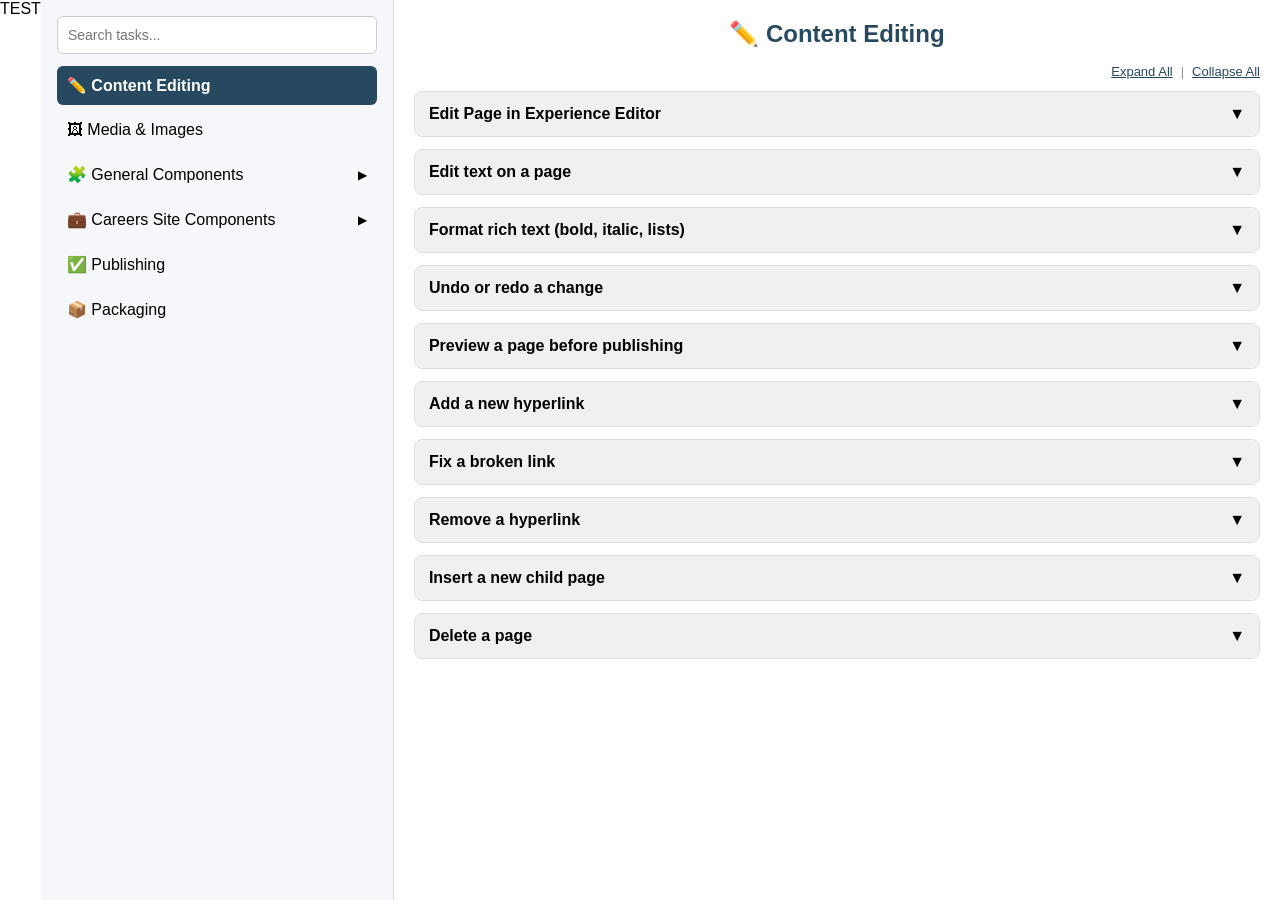
==== commit 0bc29a8a: "Edited index" ====
--- a/index.html
+++ b/index.html
@@ -7,6 +7,7 @@
     <link rel="stylesheet" href="styles.css">
 </head>
 <body>
+    <span>TEST</span>
     <div class="navigation-background"></div>
     <div class="hamburger" id="hamburger">
         <span id="hamburgerIcon">☰</span>
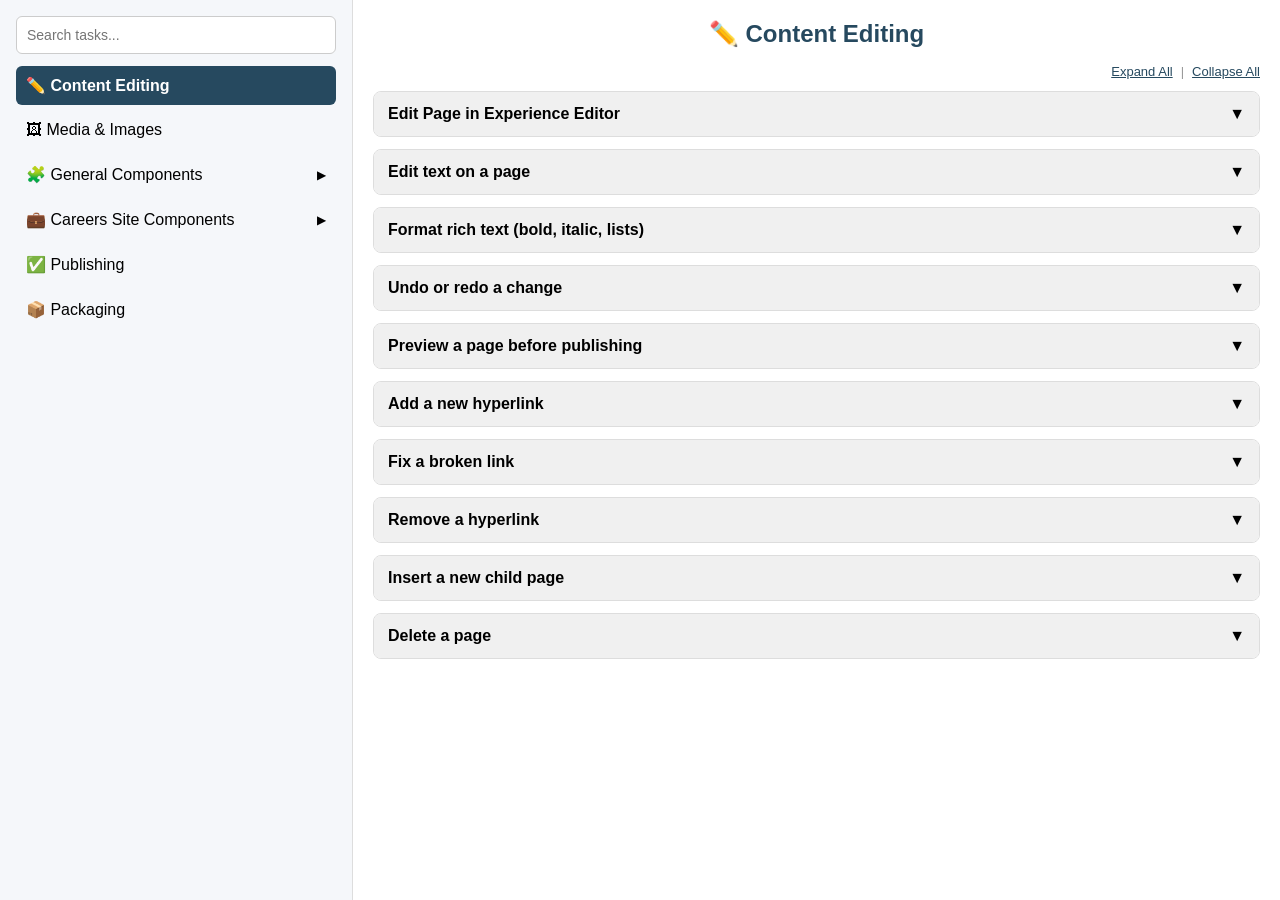
==== commit 770975ac: "Reverting and adding to gitignore" ====
--- a/index.html
+++ b/index.html
@@ -7,7 +7,6 @@
     <link rel="stylesheet" href="styles.css">
 </head>
 <body>
-    <span>TEST</span>
     <div class="navigation-background"></div>
     <div class="hamburger" id="hamburger">
         <span id="hamburgerIcon">☰</span>
